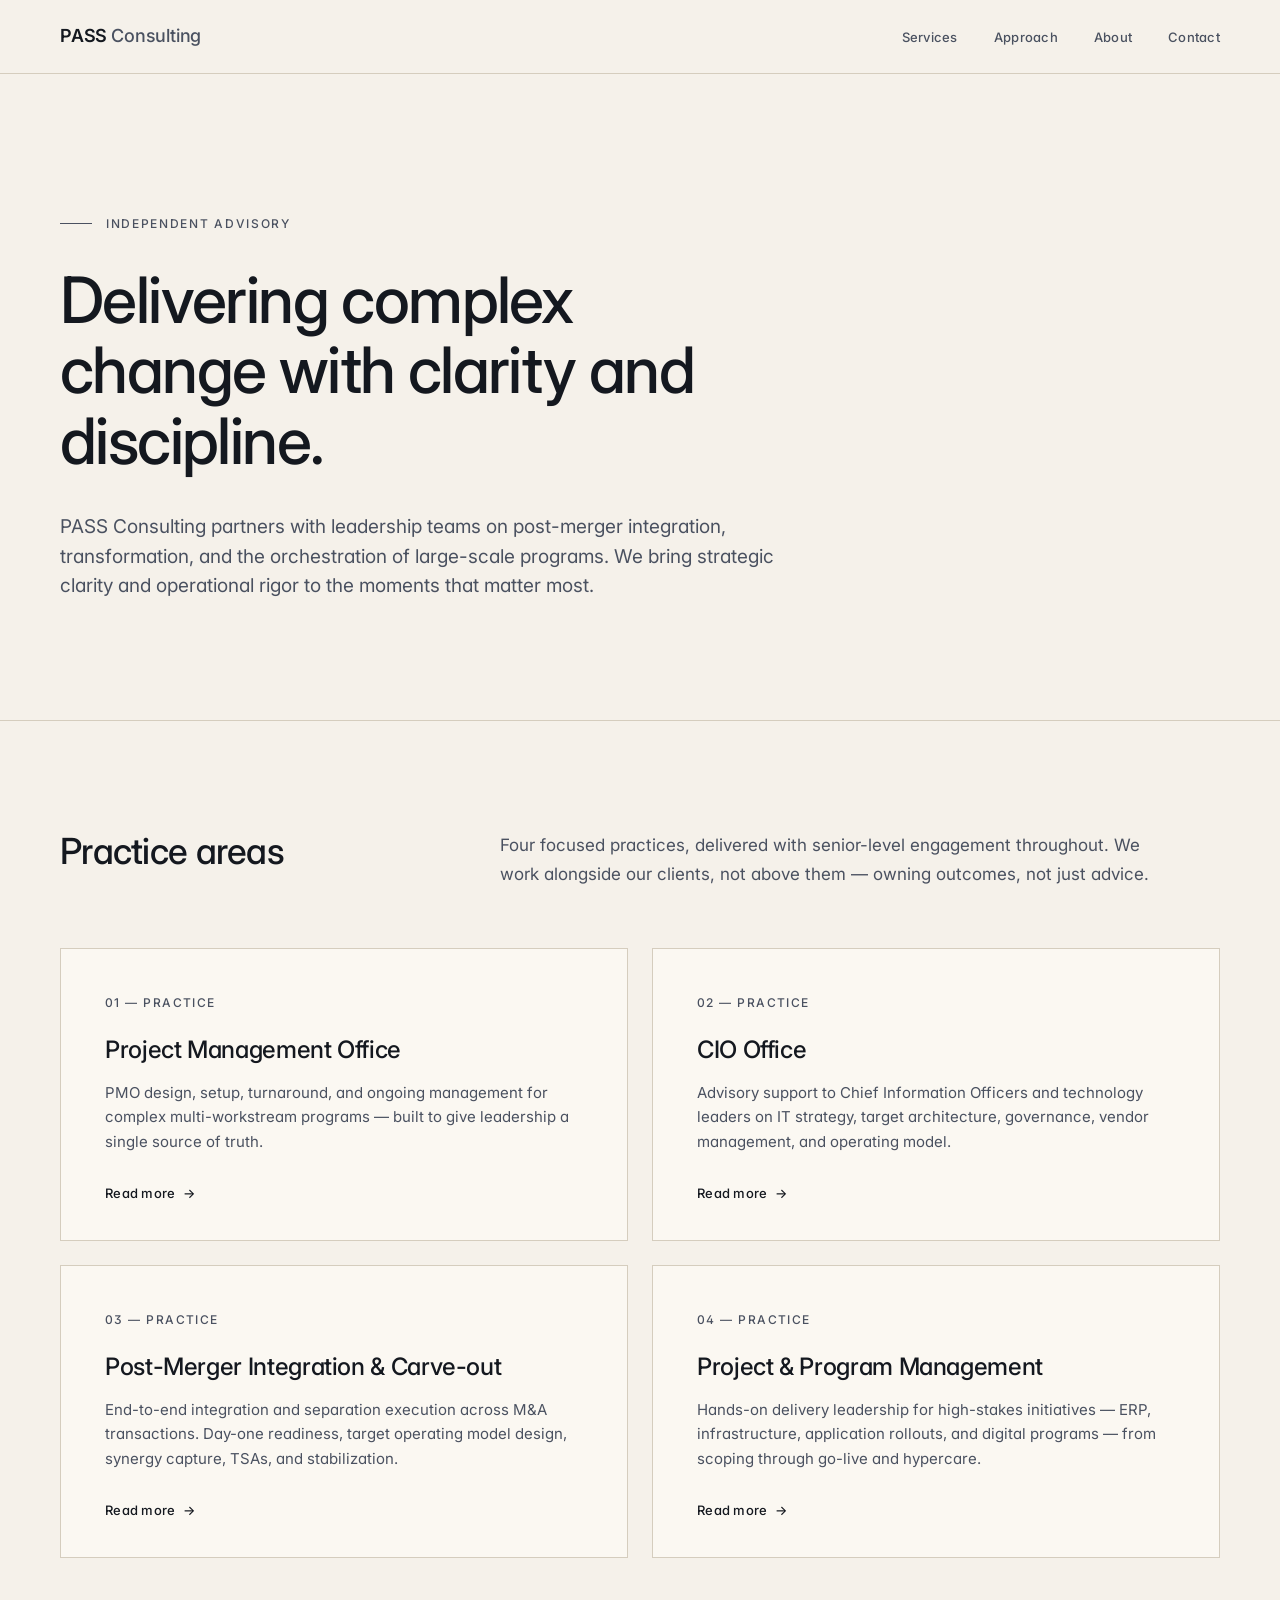
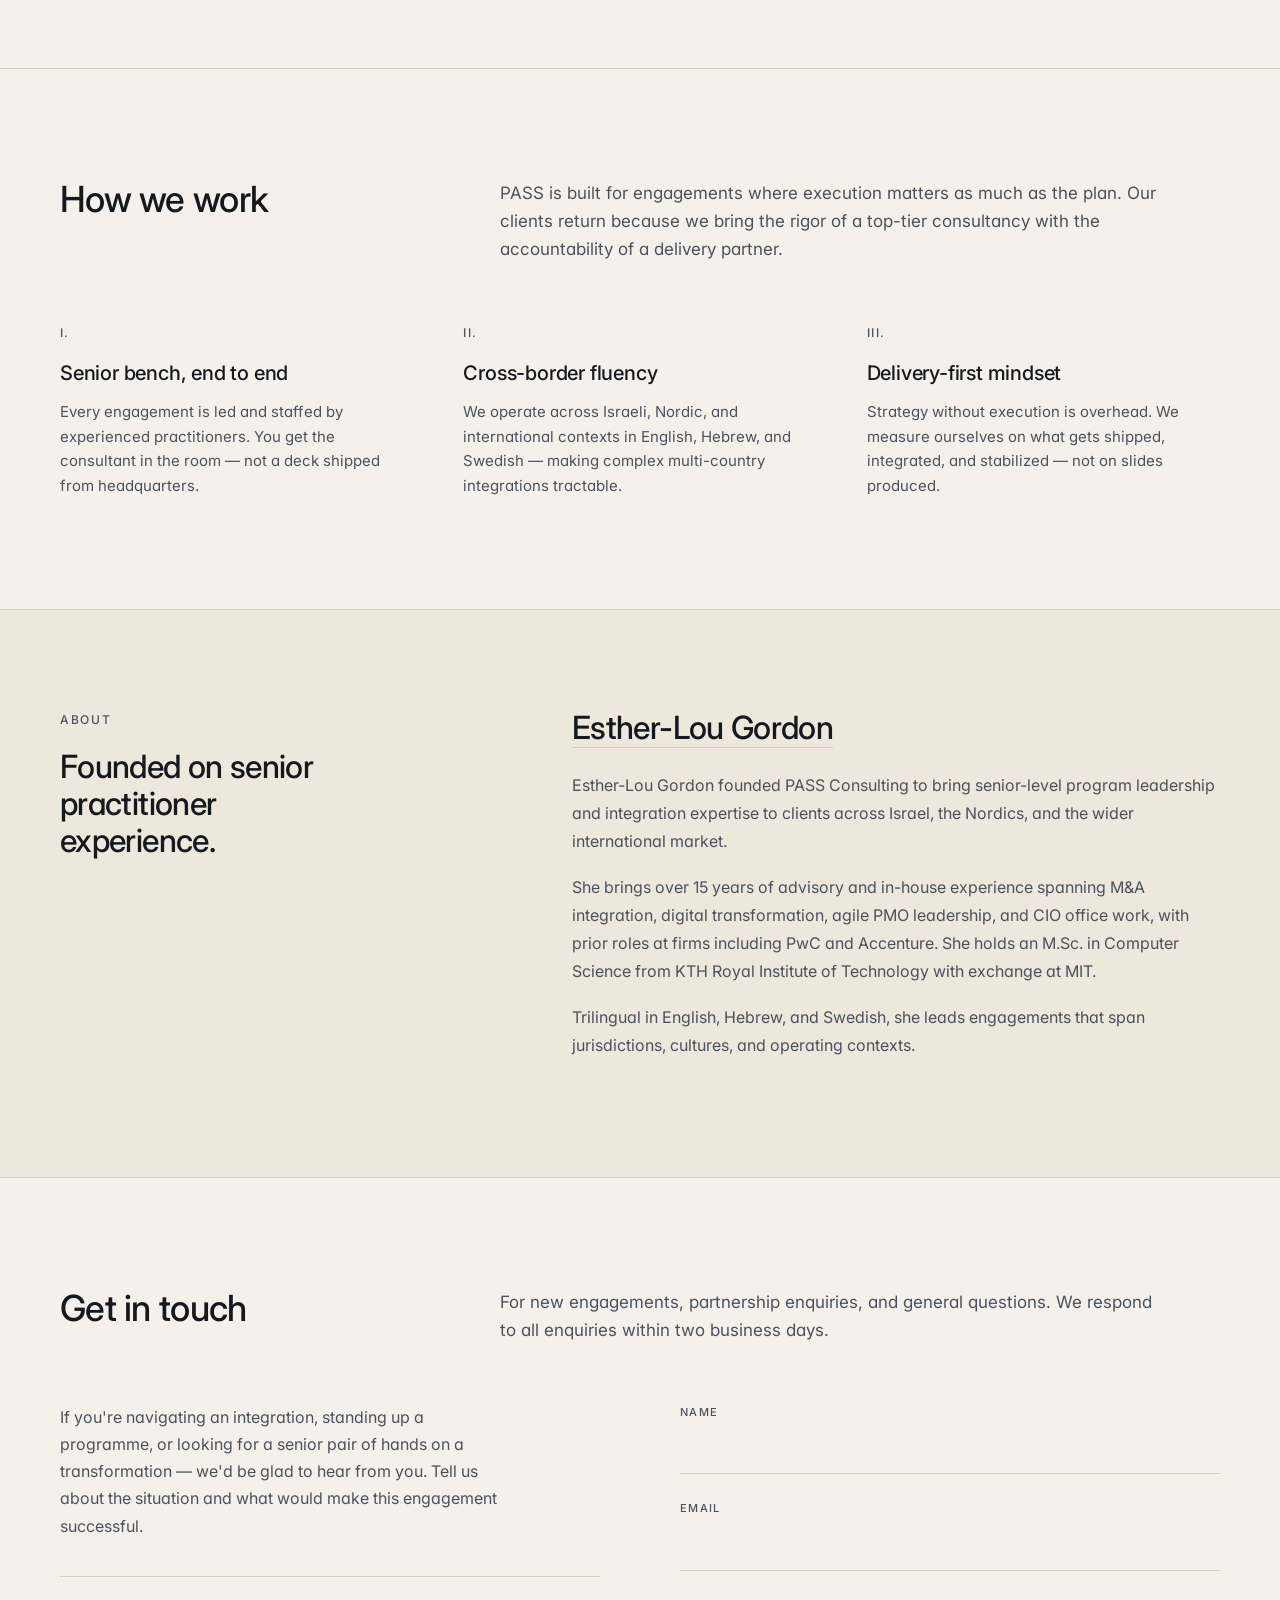
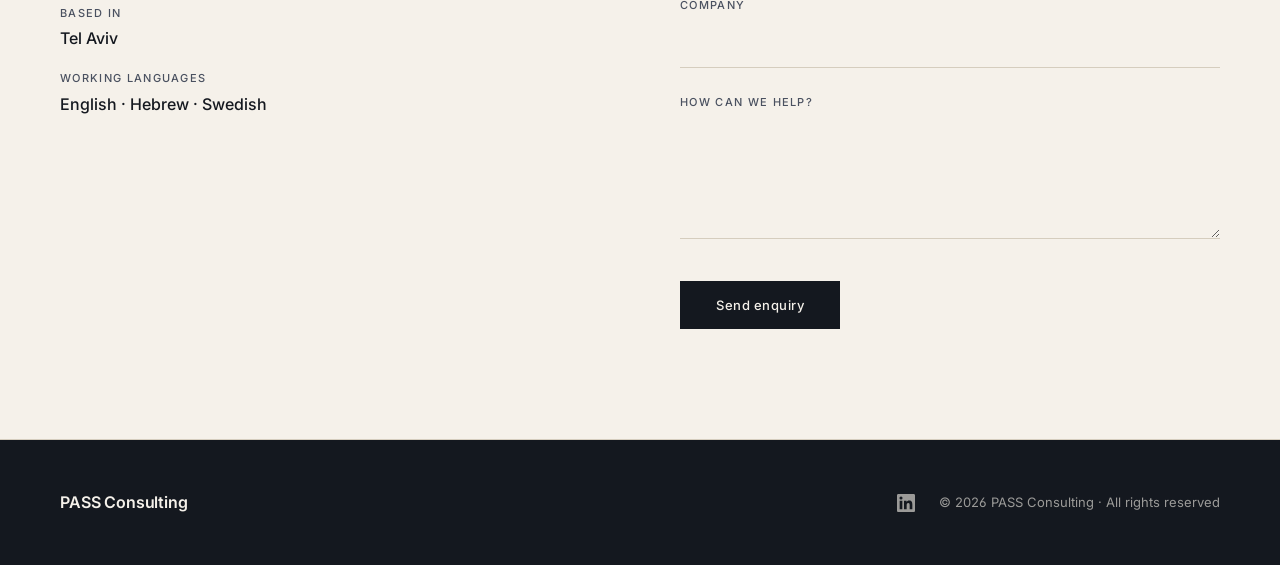
==== index.html @ ac4a317f "Add files via upload" ====
<!DOCTYPE html>
<html lang="en">
<head>
<meta charset="UTF-8">
<meta name="viewport" content="width=device-width, initial-scale=1.0">
<title>PASS Consulting — Integration, Transformation, Delivery</title>
<meta name="description" content="PASS Consulting partners with leadership teams on post-merger integration, transformation, PMO setup, CIO advisory, and program delivery.">

<link rel="preconnect" href="https://fonts.googleapis.com">
<link rel="preconnect" href="https://fonts.gstatic.com" crossorigin>
<link href="https://fonts.googleapis.com/css2?family=Inter:wght@300..700&display=swap" rel="stylesheet">
<link rel="stylesheet" href="styles.css">
</head>
<body>

<nav class="nav">
  <div class="nav-inner">
    <a href="index.html" class="brand">PASS <span>Consulting</span></a>
    <ul class="nav-links">
      <li><a href="#services">Services</a></li>
      <li><a href="#approach">Approach</a></li>
      <li><a href="#about">About</a></li>
      <li><a href="#contact">Contact</a></li>
    </ul>
  </div>
</nav>

<header class="hero">
  <div class="container">
    <div class="eyebrow">Independent advisory</div>
    <h1>Delivering complex change with clarity and discipline.</h1>
    <p class="lede">PASS Consulting partners with leadership teams on post-merger integration, transformation, and the orchestration of large-scale programs. We bring strategic clarity and operational rigor to the moments that matter most.</p>
  </div>
</header>

<section class="section" id="services">
  <div class="container">
    <div class="section-head">
      <h2>Practice areas</h2>
      <p class="intro">Four focused practices, delivered with senior-level engagement throughout. We work alongside our clients, not above them — owning outcomes, not just advice.</p>
    </div>

    <div class="services-grid">
      <a class="service-card" href="pmo.html">
        <div class="service-num">01 — Practice</div>
        <h3 class="service-title">Project Management Office</h3>
        <p class="service-desc">PMO design, setup, turnaround, and ongoing management for complex multi-workstream programs — built to give leadership a single source of truth.</p>
        <span class="service-readmore">Read more</span>
      </a>

      <a class="service-card" href="cio-office.html">
        <div class="service-num">02 — Practice</div>
        <h3 class="service-title">CIO Office</h3>
        <p class="service-desc">Advisory support to Chief Information Officers and technology leaders on IT strategy, target architecture, governance, vendor management, and operating model.</p>
        <span class="service-readmore">Read more</span>
      </a>

      <a class="service-card" href="post-merger-integration.html">
        <div class="service-num">03 — Practice</div>
        <h3 class="service-title">Post-Merger Integration &amp; Carve-out</h3>
        <p class="service-desc">End-to-end integration and separation execution across M&amp;A transactions. Day-one readiness, target operating model design, synergy capture, TSAs, and stabilization.</p>
        <span class="service-readmore">Read more</span>
      </a>

      <a class="service-card" href="project-program-management.html">
        <div class="service-num">04 — Practice</div>
        <h3 class="service-title">Project &amp; Program Management</h3>
        <p class="service-desc">Hands-on delivery leadership for high-stakes initiatives — ERP, infrastructure, application rollouts, and digital programs — from scoping through go-live and hypercare.</p>
        <span class="service-readmore">Read more</span>
      </a>
    </div>
  </div>
</section>

<section class="section" id="approach">
  <div class="container">
    <div class="section-head">
      <h2>How we work</h2>
      <p class="intro">PASS is built for engagements where execution matters as much as the plan. Our clients return because we bring the rigor of a top-tier consultancy with the accountability of a delivery partner.</p>
    </div>

    <div class="approach-grid">
      <div class="pillar">
        <div class="pillar-num">i.</div>
        <h3>Senior bench, end to end</h3>
        <p>Every engagement is led and staffed by experienced practitioners. You get the consultant in the room — not a deck shipped from headquarters.</p>
      </div>
      <div class="pillar">
        <div class="pillar-num">ii.</div>
        <h3>Cross-border fluency</h3>
        <p>We operate across Israeli, Nordic, and international contexts in English, Hebrew, and Swedish — making complex multi-country integrations tractable.</p>
      </div>
      <div class="pillar">
        <div class="pillar-num">iii.</div>
        <h3>Delivery-first mindset</h3>
        <p>Strategy without execution is overhead. We measure ourselves on what gets shipped, integrated, and stabilized — not on slides produced.</p>
      </div>
    </div>
  </div>
</section>

<section class="leadership" id="about">
  <div class="container">
    <div class="lead-grid">
      <div>
        <div class="lead-eyebrow">About</div>
        <h2 class="lead-head">Founded on senior practitioner experience.</h2>
      </div>
      <div>
        <div class="lead-name"><a href="https://www.linkedin.com/in/elpelp/" target="_blank" rel="noopener" class="name-link">Esther-Lou Gordon</a></div>
        <p class="lead-bio">Esther-Lou Gordon founded PASS Consulting to bring senior-level program leadership and integration expertise to clients across Israel, the Nordics, and the wider international market.</p>
        <p class="lead-bio">She brings over 15 years of advisory and in-house experience spanning M&amp;A integration, digital transformation, agile PMO leadership, and CIO office work, with prior roles at firms including PwC and Accenture. She holds an M.Sc. in Computer Science from KTH Royal Institute of Technology with exchange at MIT.</p>
        <p class="lead-bio">Trilingual in English, Hebrew, and Swedish, she leads engagements that span jurisdictions, cultures, and operating contexts.</p>
      </div>
    </div>
  </div>
</section>

<section class="section" id="contact">
  <div class="container">
    <div class="section-head">
      <h2>Get in touch</h2>
      <p class="intro">For new engagements, partnership enquiries, and general questions. We respond to all enquiries within two business days.</p>
    </div>

    <div class="contact-grid">
      <div class="contact-info">
        <p>If you're navigating an integration, standing up a programme, or looking for a senior pair of hands on a transformation — we'd be glad to hear from you. Tell us about the situation and what would make this engagement successful.</p>

        <div class="contact-meta">
          <div>
            <div class="label">Based in</div>
            <div class="value">Tel Aviv</div>
          </div>
          <div>
            <div class="label">Working languages</div>
            <div class="value">English · Hebrew · Swedish</div>
          </div>
        </div>
      </div>

      <form name="contact" method="POST" data-netlify="true" netlify-honeypot="bot-field" action="/?submitted=true">
        <input type="hidden" name="form-name" value="contact">
        <p class="honeypot"><label>Don't fill this out if you're human: <input name="bot-field"></label></p>

        <div class="form-field">
          <label for="name">Name</label>
          <input type="text" id="name" name="name" required>
        </div>
        <div class="form-field">
          <label for="email">Email</label>
          <input type="email" id="email" name="email" required>
        </div>
        <div class="form-field">
          <label for="company">Company</label>
          <input type="text" id="company" name="company">
        </div>
        <div class="form-field">
          <label for="message">How can we help?</label>
          <textarea id="message" name="message" required></textarea>
        </div>
        <button type="submit" class="submit">Send enquiry</button>
      </form>
    </div>
  </div>
</section>

<footer>
  <div class="footer-inner">
    <div class="brand-foot">PASS Consulting</div>
    <div class="footer-right">
      <a href="https://www.linkedin.com/in/elpelp/" target="_blank" rel="noopener" aria-label="LinkedIn" class="social-link">
        <svg width="18" height="18" viewBox="0 0 24 24" fill="currentColor"><path d="M20.447 20.452h-3.554v-5.569c0-1.328-.027-3.037-1.852-3.037-1.853 0-2.136 1.445-2.136 2.939v5.667H9.351V9h3.414v1.561h.046c.477-.9 1.637-1.852 3.37-1.852 3.601 0 4.267 2.37 4.267 5.455v6.288zM5.337 7.433a2.062 2.062 0 01-2.063-2.065 2.063 2.063 0 112.063 2.065zm1.782 13.019H3.555V9h3.564v11.452zM22.225 0H1.771C.792 0 0 .774 0 1.729v20.542C0 23.227.792 24 1.771 24h20.451C23.2 24 24 23.227 24 22.271V1.729C24 .774 23.2 0 22.222 0h.003z"/></svg>
      </a>
      <span>© 2026 PASS Consulting · All rights reserved</span>
    </div>
  </div>
</footer>

</body>
</html>
---- styles.css ----
:root {
  --bg: #F5F1EA;
  --bg-alt: #EDE7DC;
  --card: #FBF8F2;
  --ink: #14181F;
  --ink-soft: #4A5160;
  --rule: #D5CDBE;
  --accent: #8B3A2C;
}

* { box-sizing: border-box; margin: 0; padding: 0; }
html { scroll-behavior: smooth; }

body {
  font-family: 'Inter', system-ui, -apple-system, sans-serif;
  background: var(--bg);
  color: var(--ink);
  font-weight: 400;
  line-height: 1.6;
  font-size: 16px;
  -webkit-font-smoothing: antialiased;
  font-feature-settings: 'cv11', 'ss01';
}

.container {
  max-width: 1240px;
  margin: 0 auto;
  padding: 0 40px;
}

a { color: inherit; }

/* ============ NAV ============ */
.nav {
  position: sticky;
  top: 0;
  z-index: 100;
  background: rgba(245, 241, 234, 0.92);
  backdrop-filter: blur(12px);
  border-bottom: 1px solid var(--rule);
}

.nav-inner {
  display: flex;
  justify-content: space-between;
  align-items: center;
  padding: 22px 40px;
  max-width: 1240px;
  margin: 0 auto;
}

.brand {
  font-weight: 600;
  font-size: 18px;
  letter-spacing: -0.01em;
  color: var(--ink);
  text-decoration: none;
}

.brand span { color: var(--ink-soft); font-weight: 500; }

.nav-links {
  display: flex;
  gap: 36px;
  list-style: none;
}

.nav-links a {
  color: var(--ink-soft);
  text-decoration: none;
  font-size: 13px;
  font-weight: 500;
  letter-spacing: 0.02em;
  transition: color 0.2s;
}

.nav-links a:hover { color: var(--accent); }

/* ============ HERO ============ */
.hero {
  padding: 140px 0 120px;
  border-bottom: 1px solid var(--rule);
}

.eyebrow {
  font-size: 12px;
  font-weight: 500;
  letter-spacing: 0.14em;
  text-transform: uppercase;
  color: var(--ink-soft);
  margin-bottom: 32px;
  display: flex;
  align-items: center;
  gap: 14px;
}

.eyebrow::before {
  content: "";
  width: 32px;
  height: 1px;
  background: var(--ink-soft);
}

.hero h1 {
  font-weight: 500;
  font-size: clamp(38px, 5.5vw, 64px);
  line-height: 1.1;
  letter-spacing: -0.025em;
  max-width: 18ch;
  margin-bottom: 36px;
  color: var(--ink);
}

.hero p.lede {
  font-size: 19px;
  line-height: 1.55;
  color: var(--ink-soft);
  max-width: 62ch;
  font-weight: 400;
}

/* ============ PRACTICE PAGE HERO ============ */
.practice-hero {
  padding: 110px 0 90px;
  border-bottom: 1px solid var(--rule);
}

.breadcrumb {
  font-size: 12px;
  font-weight: 500;
  letter-spacing: 0.12em;
  text-transform: uppercase;
  color: var(--ink-soft);
  margin-bottom: 30px;
}

.breadcrumb a {
  text-decoration: none;
  color: var(--ink-soft);
  transition: color 0.2s;
}
.breadcrumb a:hover { color: var(--accent); }
.breadcrumb span { color: var(--ink); }

.practice-hero h1 {
  font-weight: 500;
  font-size: clamp(34px, 4.6vw, 52px);
  line-height: 1.12;
  letter-spacing: -0.025em;
  max-width: 22ch;
  margin-bottom: 30px;
  color: var(--ink);
}

.practice-hero p.lede {
  font-size: 18px;
  line-height: 1.6;
  color: var(--ink-soft);
  max-width: 66ch;
}

/* ============ SECTIONS ============ */
.section {
  padding: 110px 0;
  border-bottom: 1px solid var(--rule);
}

.section-head {
  display: grid;
  grid-template-columns: 1fr 2fr;
  gap: 80px;
  margin-bottom: 60px;
}

.section-head h2 {
  font-weight: 500;
  font-size: 36px;
  line-height: 1.15;
  letter-spacing: -0.02em;
  max-width: 14ch;
  color: var(--ink);
}

.section-head .intro {
  color: var(--ink-soft);
  font-size: 17px;
  line-height: 1.65;
  max-width: 60ch;
}

/* ============ SERVICES GRID — 2x2 ============ */
.services-grid {
  display: grid;
  grid-template-columns: 1fr 1fr;
  gap: 24px;
}

.service-card {
  display: flex;
  flex-direction: column;
  background: var(--card);
  border: 1px solid var(--rule);
  padding: 44px 44px 36px;
  text-decoration: none;
  color: inherit;
  transition: transform 0.25s ease, box-shadow 0.25s ease, border-color 0.25s ease;
  min-height: 280px;
}

.service-card:hover {
  transform: translateY(-3px);
  box-shadow: 0 12px 36px -16px rgba(20, 24, 31, 0.18);
  border-color: var(--accent);
}

.service-card:hover .service-title { color: var(--accent); }
.service-card:hover .service-readmore { color: var(--accent); }
.service-card:hover .service-readmore::after { transform: translateX(4px); }

.service-num {
  font-size: 12px;
  font-weight: 500;
  letter-spacing: 0.12em;
  color: var(--ink-soft);
  margin-bottom: 24px;
  text-transform: uppercase;
}

.service-title {
  font-weight: 500;
  font-size: 24px;
  letter-spacing: -0.015em;
  line-height: 1.2;
  margin-bottom: 16px;
  color: var(--ink);
  transition: color 0.25s ease;
}

.service-desc {
  color: var(--ink-soft);
  font-size: 15px;
  line-height: 1.65;
  margin-bottom: 28px;
  flex-grow: 1;
}

.service-readmore {
  font-size: 13px;
  font-weight: 500;
  color: var(--ink);
  letter-spacing: 0.02em;
  transition: color 0.25s ease;
  display: inline-flex;
  align-items: center;
}

.service-readmore::after {
  content: "→";
  margin-left: 8px;
  transition: transform 0.25s ease;
}

/* ============ APPROACH PILLARS ============ */
.approach-grid {
  display: grid;
  grid-template-columns: repeat(3, 1fr);
  gap: 50px;
}

.pillar-num {
  font-size: 12px;
  font-weight: 500;
  letter-spacing: 0.12em;
  text-transform: uppercase;
  color: var(--ink-soft);
  margin-bottom: 18px;
}

.pillar h3 {
  font-weight: 500;
  font-size: 20px;
  margin-bottom: 14px;
  letter-spacing: -0.01em;
  line-height: 1.3;
  color: var(--ink);
}

.pillar p {
  color: var(--ink-soft);
  font-size: 15px;
  line-height: 1.65;
}

/* ============ OVERVIEW BLOCK ============ */
.overview {
  padding: 90px 0;
  border-bottom: 1px solid var(--rule);
}

.overview-grid {
  display: grid;
  grid-template-columns: 1fr 2fr;
  gap: 80px;
}

.overview h2 {
  font-weight: 500;
  font-size: 32px;
  line-height: 1.15;
  letter-spacing: -0.02em;
  max-width: 14ch;
  color: var(--ink);
}

.overview .prose p {
  color: var(--ink-soft);
  font-size: 16px;
  line-height: 1.75;
  margin-bottom: 22px;
  max-width: 64ch;
}

.overview .prose p:last-child { margin-bottom: 0; }

.overview .prose strong {
  color: var(--ink);
  font-weight: 600;
}

/* ============ ENGAGEMENTS LIST ============ */
.engagements {
  padding: 100px 0;
  border-bottom: 1px solid var(--rule);
  background: var(--bg-alt);
}

.engagement {
  display: grid;
  grid-template-columns: 70px 1.2fr 2fr;
  gap: 40px;
  padding: 32px 0;
  border-top: 1px solid var(--rule);
  align-items: baseline;
}

.engagement:last-child { border-bottom: 1px solid var(--rule); }

.engagement-num {
  font-size: 13px;
  font-weight: 500;
  letter-spacing: 0.12em;
  text-transform: uppercase;
  color: var(--ink-soft);
}

.engagement-title {
  font-weight: 500;
  font-size: 20px;
  letter-spacing: -0.01em;
  line-height: 1.3;
  color: var(--ink);
}

.engagement-desc {
  color: var(--ink-soft);
  font-size: 15.5px;
  line-height: 1.65;
}

/* ============ CTA BLOCK ============ */
.cta-block {
  padding: 110px 0;
  text-align: center;
  border-bottom: 1px solid var(--rule);
}

.cta-eyebrow {
  font-size: 12px;
  font-weight: 500;
  letter-spacing: 0.14em;
  text-transform: uppercase;
  color: var(--ink-soft);
  margin-bottom: 28px;
}

.cta-block h2 {
  font-weight: 500;
  font-size: clamp(28px, 3.6vw, 42px);
  line-height: 1.2;
  letter-spacing: -0.02em;
  max-width: 24ch;
  margin: 0 auto 36px;
  color: var(--ink);
}

.cta-button {
  display: inline-block;
  padding: 16px 38px;
  background: var(--ink);
  color: var(--bg);
  text-decoration: none;
  font-size: 13px;
  font-weight: 500;
  letter-spacing: 0.04em;
  transition: background 0.2s;
}

.cta-button:hover { background: var(--accent); }

/* ============ ABOUT (FORMERLY LEADERSHIP) ============ */
.leadership {
  background: var(--bg-alt);
  padding: 100px 0;
  border-bottom: 1px solid var(--rule);
}

.lead-grid {
  display: grid;
  grid-template-columns: 1fr 1.5fr;
  gap: 80px;
  align-items: start;
}

.lead-eyebrow {
  font-size: 12px;
  font-weight: 500;
  letter-spacing: 0.14em;
  text-transform: uppercase;
  color: var(--ink-soft);
  margin-bottom: 20px;
}

.lead-head {
  font-weight: 500;
  font-size: 32px;
  letter-spacing: -0.02em;
  line-height: 1.15;
  max-width: 14ch;
  color: var(--ink);
}

.lead-name {
  font-weight: 500;
  font-size: 32px;
  letter-spacing: -0.02em;
  margin-bottom: 24px;
  line-height: 1.15;
  color: var(--ink);
}

.name-link {
  color: var(--ink);
  text-decoration: none;
  border-bottom: 1px solid var(--rule);
  transition: color 0.2s, border-color 0.2s;
}

.name-link:hover {
  color: var(--accent);
  border-bottom-color: var(--accent);
}

.lead-bio {
  color: var(--ink-soft);
  font-size: 16px;
  line-height: 1.75;
  margin-bottom: 18px;
}

/* ============ CONTACT ============ */
.contact-grid {
  display: grid;
  grid-template-columns: 1fr 1fr;
  gap: 80px;
}

.contact-info p {
  color: var(--ink-soft);
  font-size: 16px;
  line-height: 1.7;
  margin-bottom: 36px;
  max-width: 46ch;
}

.contact-meta {
  border-top: 1px solid var(--rule);
  padding-top: 28px;
}

.contact-meta > div { margin-bottom: 18px; }

.contact-meta .label {
  font-size: 11px;
  font-weight: 500;
  text-transform: uppercase;
  letter-spacing: 0.12em;
  color: var(--ink-soft);
  margin-bottom: 4px;
}

.contact-meta .value {
  font-size: 16px;
  font-weight: 500;
  color: var(--ink);
}

/* ============ FORM ============ */
.form-field { margin-bottom: 26px; }

.form-field label {
  display: block;
  font-size: 11px;
  font-weight: 500;
  letter-spacing: 0.12em;
  text-transform: uppercase;
  color: var(--ink-soft);
  margin-bottom: 8px;
}

.form-field input,
.form-field textarea {
  width: 100%;
  padding: 12px 0;
  border: none;
  border-bottom: 1px solid var(--rule);
  background: transparent;
  font-family: inherit;
  font-size: 16px;
  color: var(--ink);
  outline: none;
  transition: border-color 0.2s;
}

.form-field input:focus,
.form-field textarea:focus { border-bottom-color: var(--accent); }

.form-field textarea {
  min-height: 120px;
  resize: vertical;
  font-family: inherit;
}

.honeypot { position: absolute; left: -10000px; top: auto; width: 1px; height: 1px; overflow: hidden; }

.submit {
  margin-top: 8px;
  padding: 16px 36px;
  background: var(--ink);
  color: var(--bg);
  border: none;
  font-family: inherit;
  font-size: 13px;
  font-weight: 500;
  letter-spacing: 0.04em;
  cursor: pointer;
  transition: background 0.2s;
}

.submit:hover { background: var(--accent); }

/* ============ FOOTER ============ */
footer {
  padding: 50px 0;
  background: var(--ink);
  color: var(--bg);
}

.footer-inner {
  display: flex;
  justify-content: space-between;
  align-items: center;
  padding: 0 40px;
  max-width: 1240px;
  margin: 0 auto;
  font-size: 13px;
  color: rgba(245, 241, 234, 0.6);
}

.brand-foot {
  font-size: 16px;
  font-weight: 600;
  color: var(--bg);
  letter-spacing: -0.01em;
}

.footer-right {
  display: flex;
  align-items: center;
  gap: 24px;
}

.social-link {
  color: rgba(245, 241, 234, 0.6);
  display: inline-flex;
  align-items: center;
  transition: color 0.2s;
}

.social-link:hover {
  color: var(--bg);
}

/* ============ RESPONSIVE ============ */
@media (max-width: 860px) {
  .container { padding: 0 24px; }
  .nav-inner { padding: 18px 24px; }
  .nav-links { gap: 18px; }
  .nav-links a { font-size: 12px; }
  .hero { padding: 70px 0 60px; }
  .practice-hero { padding: 60px 0 60px; }
  .section, .engagements { padding: 70px 0; }
  .overview { padding: 60px 0; }
  .overview-grid { grid-template-columns: 1fr; gap: 24px; }
  .section-head { grid-template-columns: 1fr; gap: 24px; margin-bottom: 40px; }
  .services-grid { grid-template-columns: 1fr; gap: 16px; }
  .service-card { min-height: auto; padding: 32px 28px 28px; }
  .engagement { grid-template-columns: 50px 1fr; gap: 16px; padding: 26px 0; }
  .engagement-desc { grid-column: 2; }
  .approach-grid { grid-template-columns: 1fr; gap: 36px; }
  .lead-grid, .contact-grid { grid-template-columns: 1fr; gap: 40px; }
  .leadership, .cta-block { padding: 70px 0; }
  .footer-inner { flex-direction: column; gap: 14px; padding: 0 24px; text-align: center; }
}
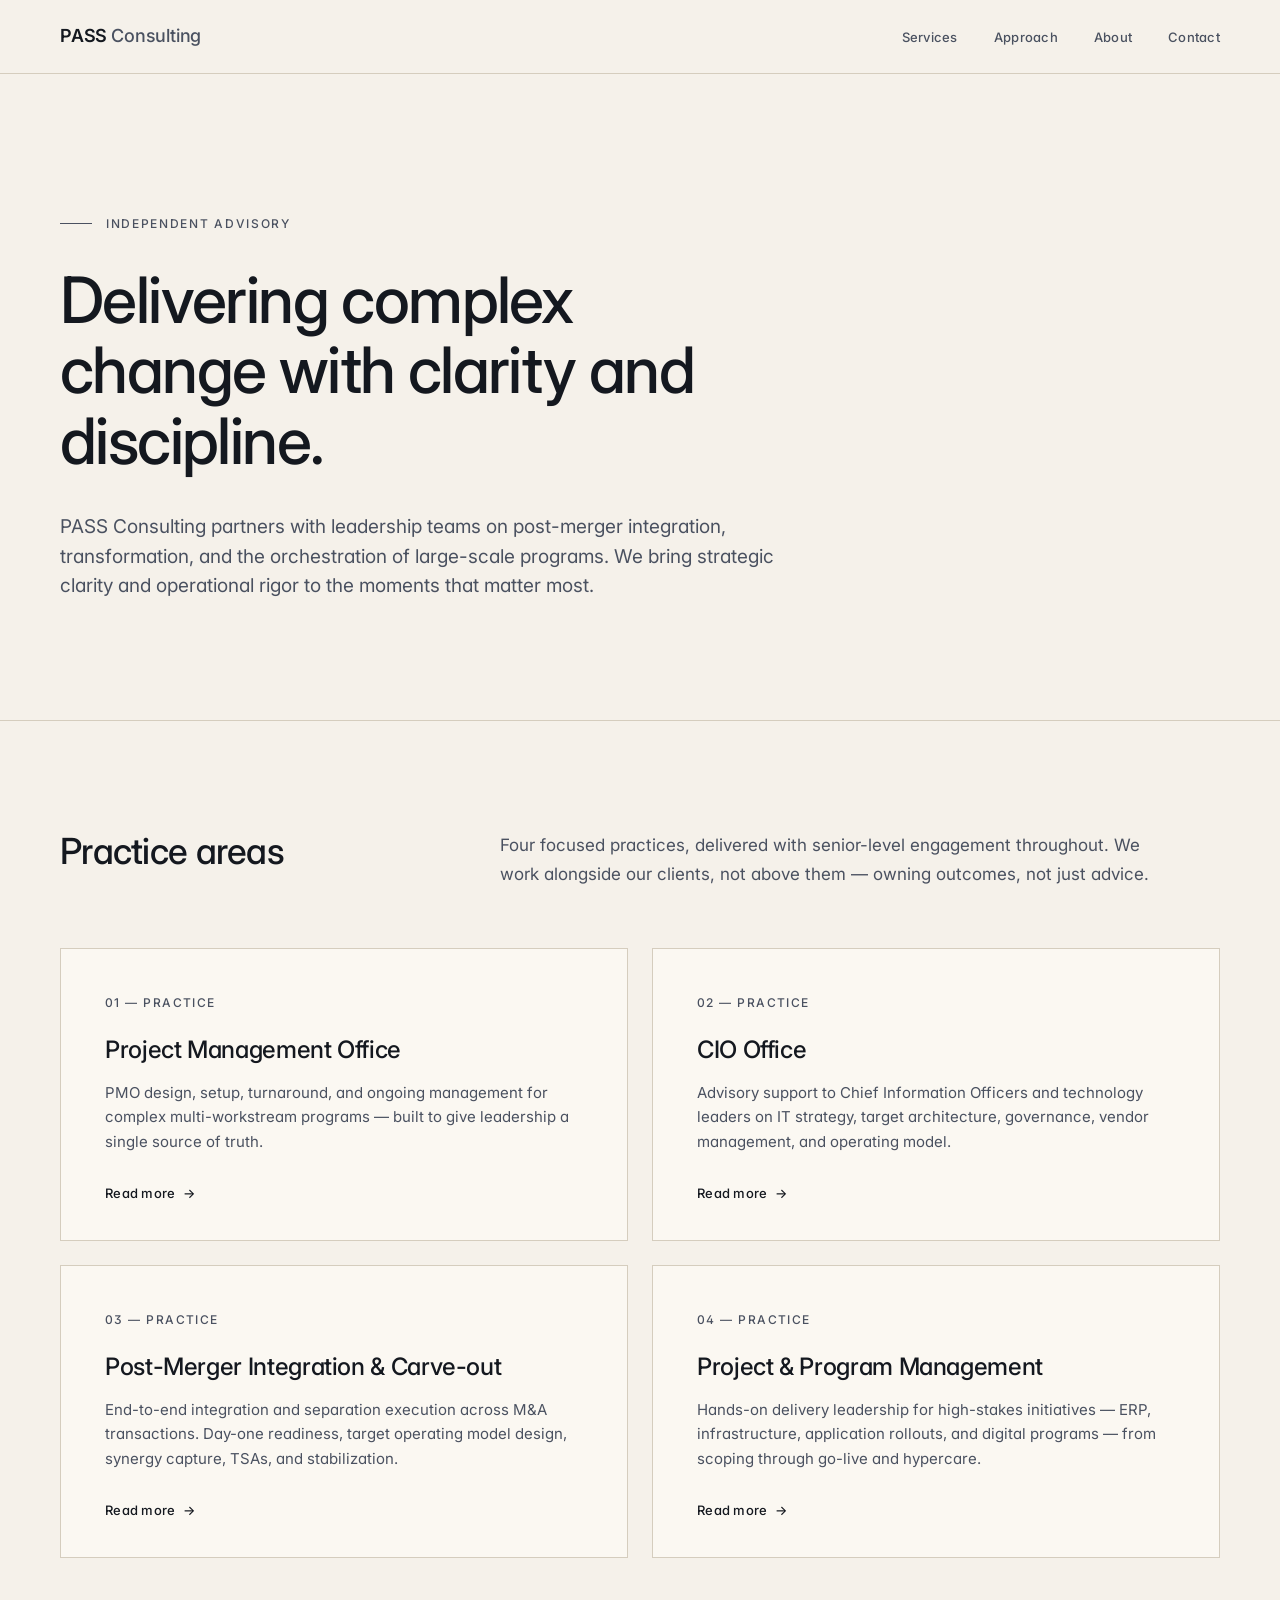
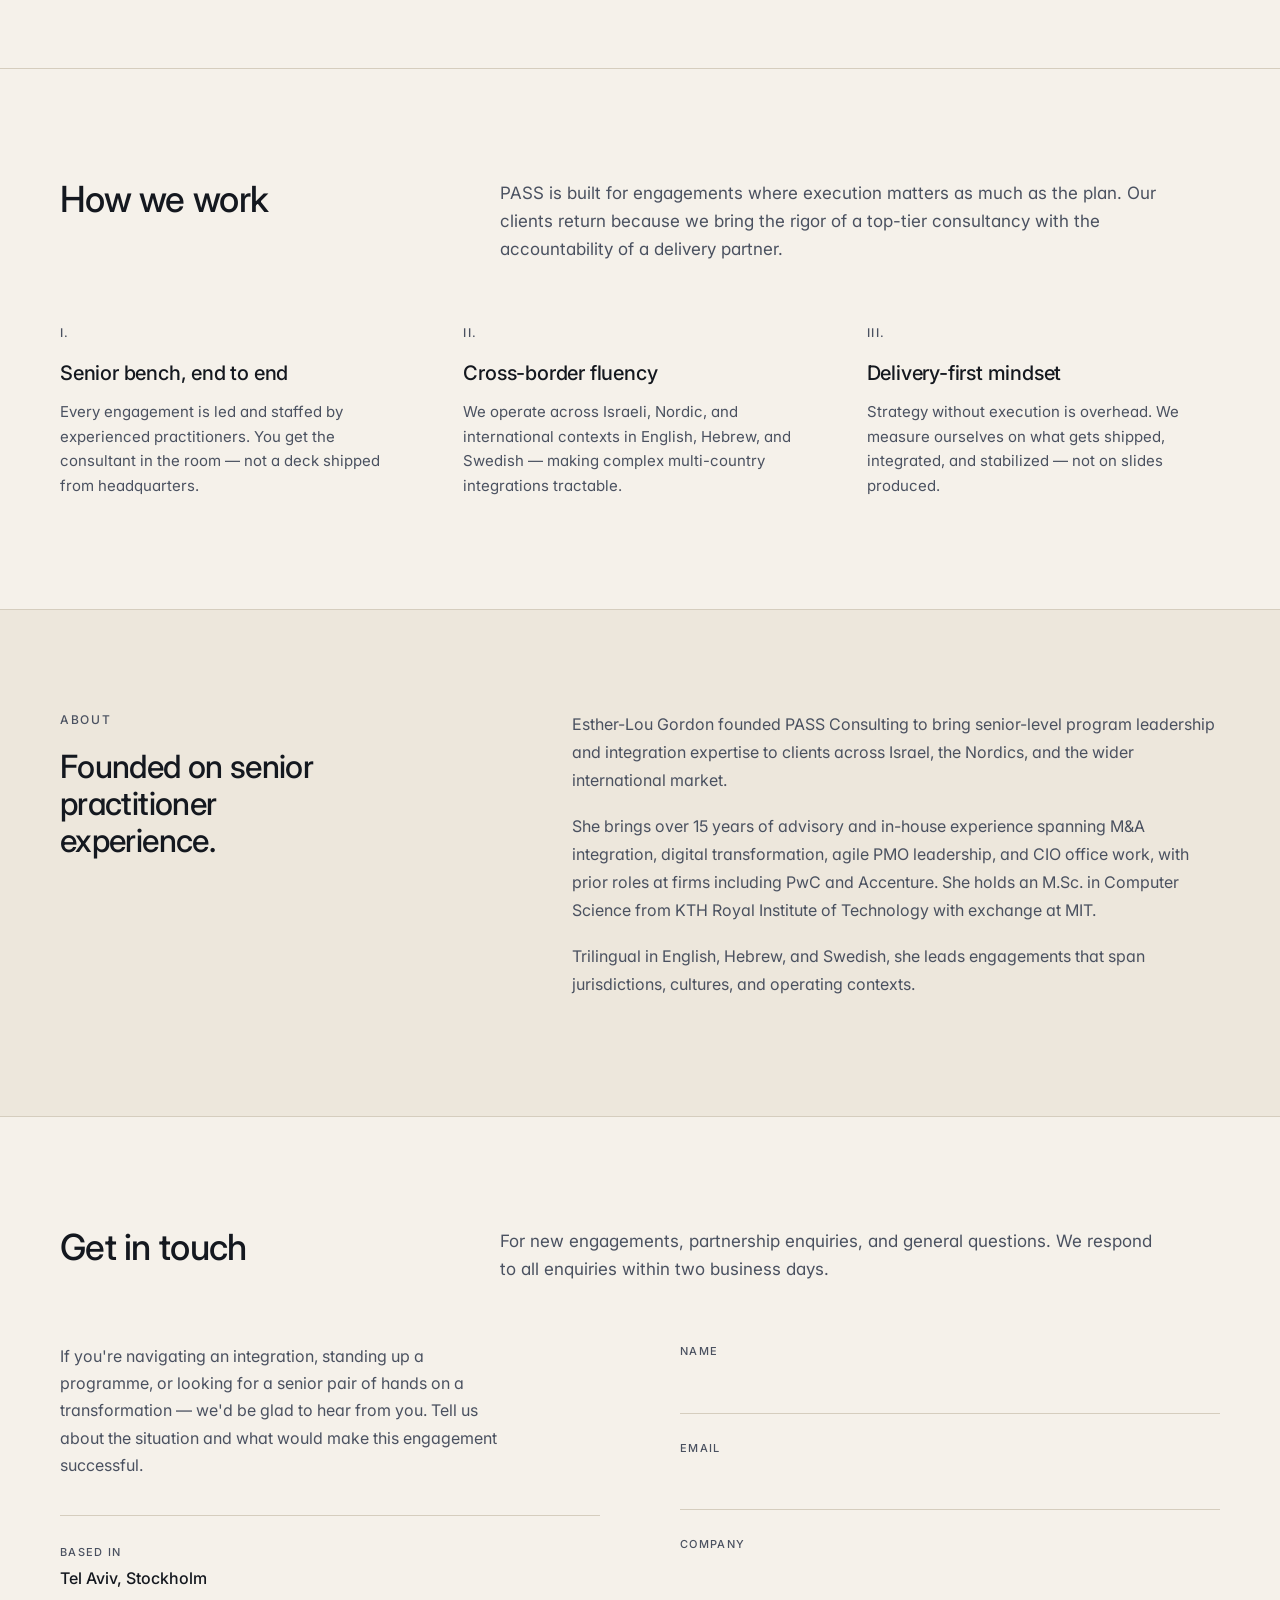
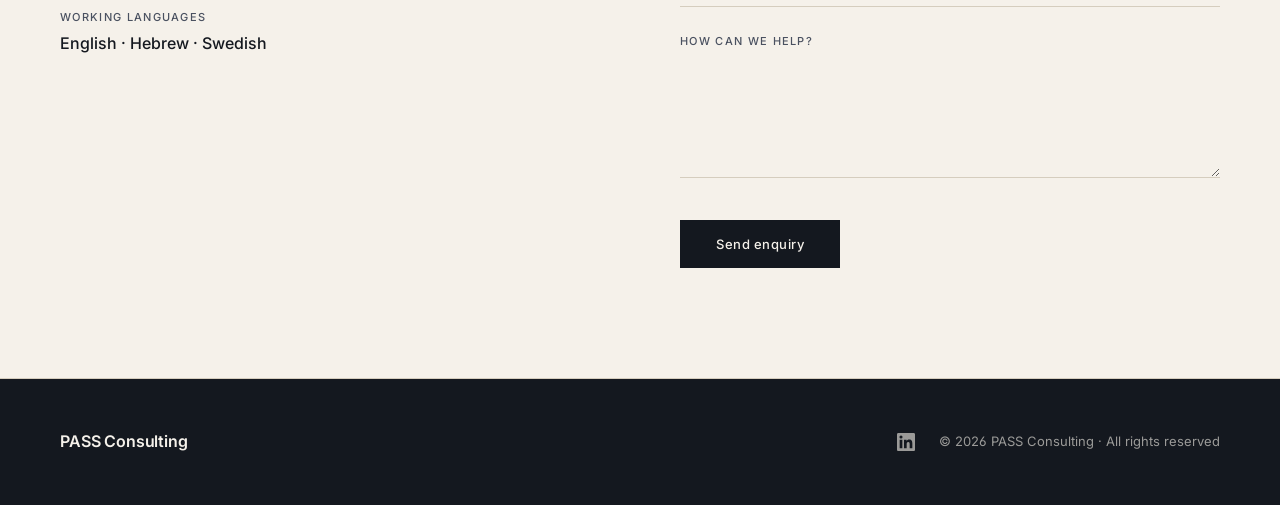
==== commit a3ea282c: "Update index.html" ====
--- a/index.html
+++ b/index.html
@@ -107,7 +107,6 @@
         <h2 class="lead-head">Founded on senior practitioner experience.</h2>
       </div>
       <div>
-        <div class="lead-name"><a href="https://www.linkedin.com/in/elpelp/" target="_blank" rel="noopener" class="name-link">Esther-Lou Gordon</a></div>
         <p class="lead-bio">Esther-Lou Gordon founded PASS Consulting to bring senior-level program leadership and integration expertise to clients across Israel, the Nordics, and the wider international market.</p>
         <p class="lead-bio">She brings over 15 years of advisory and in-house experience spanning M&amp;A integration, digital transformation, agile PMO leadership, and CIO office work, with prior roles at firms including PwC and Accenture. She holds an M.Sc. in Computer Science from KTH Royal Institute of Technology with exchange at MIT.</p>
         <p class="lead-bio">Trilingual in English, Hebrew, and Swedish, she leads engagements that span jurisdictions, cultures, and operating contexts.</p>
@@ -130,7 +129,7 @@
         <div class="contact-meta">
           <div>
             <div class="label">Based in</div>
-            <div class="value">Tel Aviv</div>
+            <div class="value">Tel Aviv, Stockholm</div>
           </div>
           <div>
             <div class="label">Working languages</div>
@@ -139,10 +138,10 @@
         </div>
       </div>
 
-      <form name="contact" method="POST" data-netlify="true" netlify-honeypot="bot-field" action="/?submitted=true">
-        <input type="hidden" name="form-name" value="contact">
-        <p class="honeypot"><label>Don't fill this out if you're human: <input name="bot-field"></label></p>
-
+  <form action="https://formspree.io/f/mjgldpqr" method="POST">
+      <input type="hidden" name="_subject" value="New enquiry — PASS Consulting website">
+      <p class="honeypot"><label>Don't fill this out if you're human: <input name="_gotcha"></label></p>
+       
         <div class="form-field">
           <label for="name">Name</label>
           <input type="text" id="name" name="name" required>
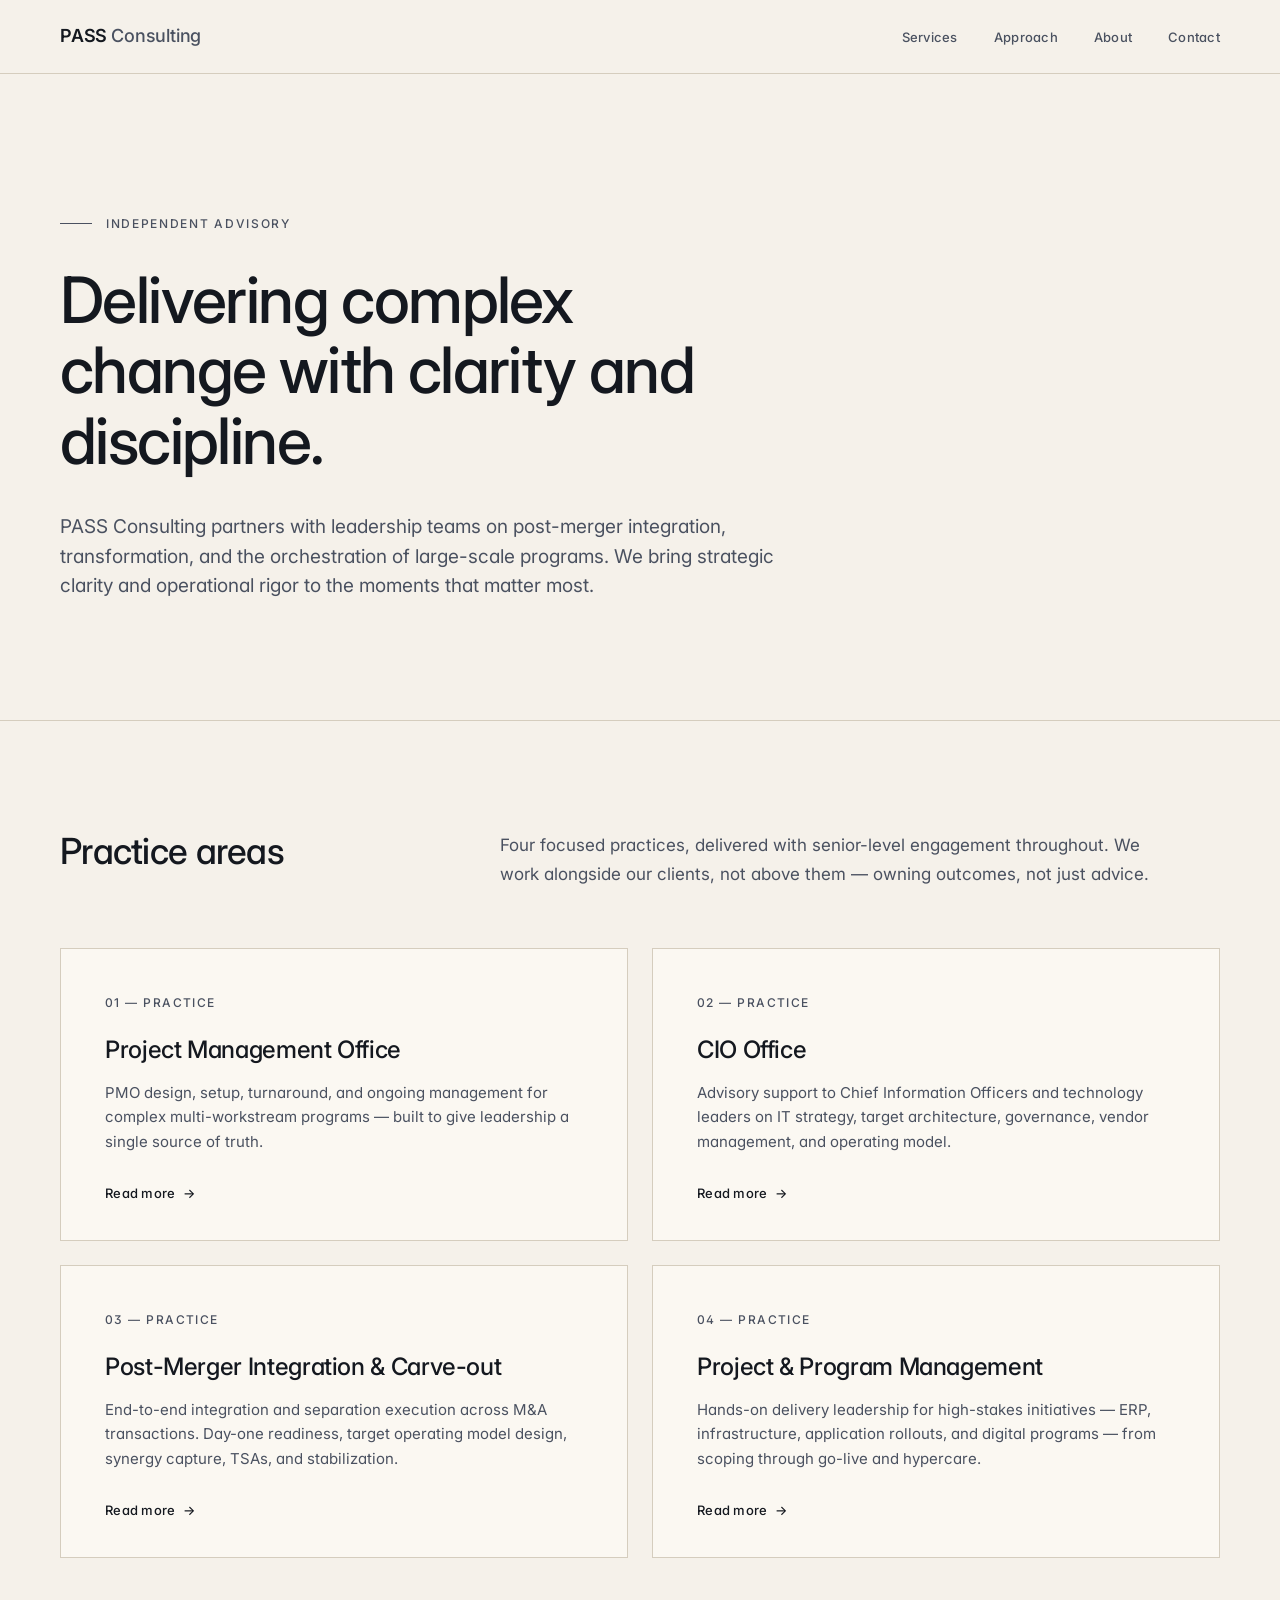
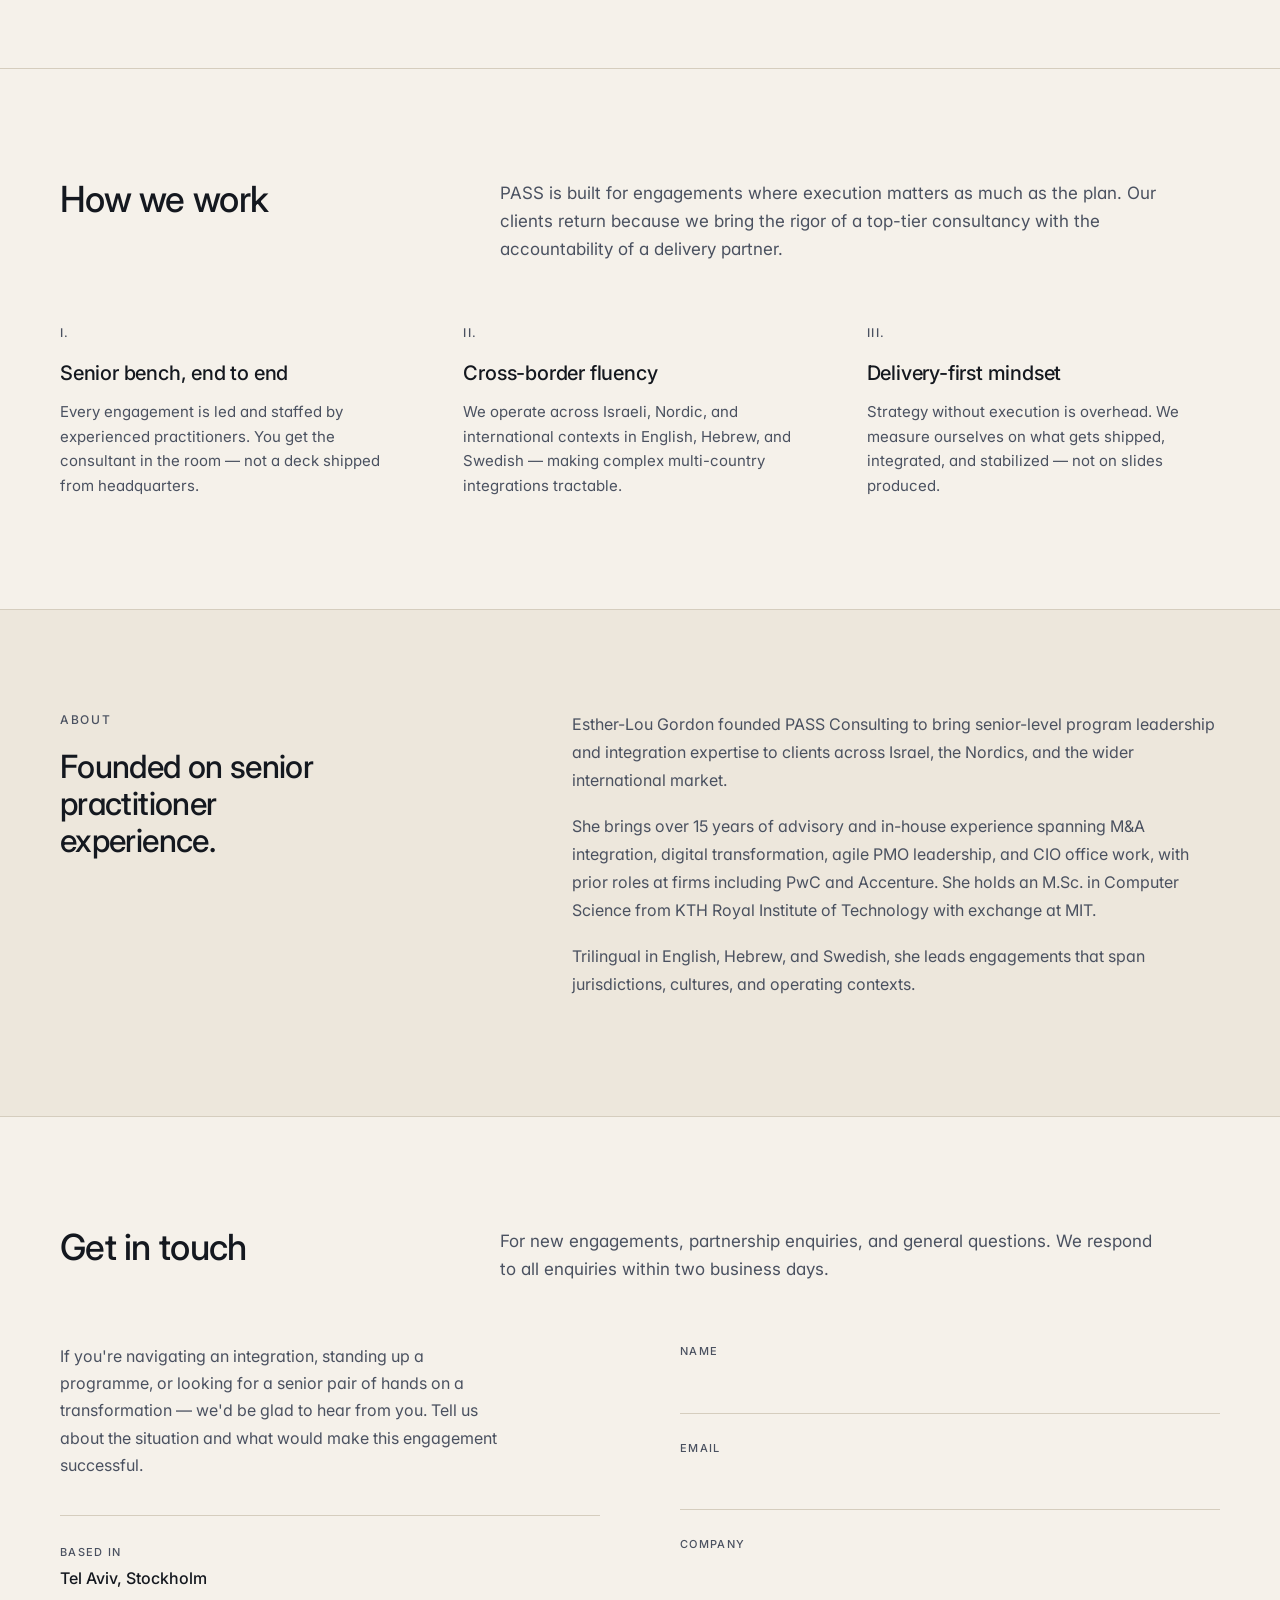
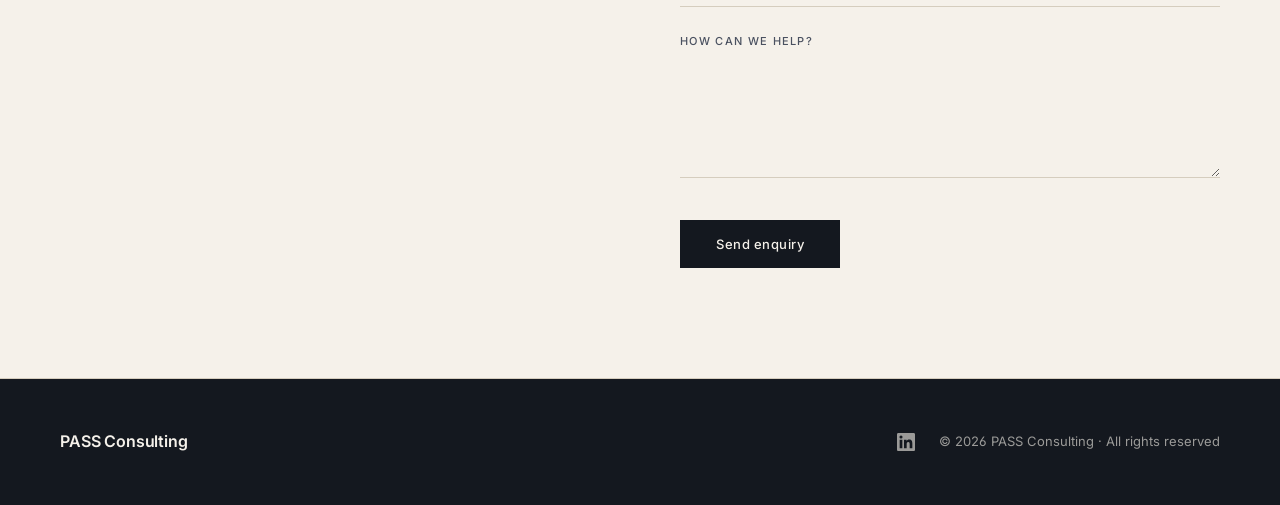
==== commit c32b3d7a: "Update index.html" ====
--- a/index.html
+++ b/index.html
@@ -132,8 +132,7 @@
             <div class="value">Tel Aviv, Stockholm</div>
           </div>
           <div>
-            <div class="label">Working languages</div>
-            <div class="value">English · Hebrew · Swedish</div>
+            
           </div>
         </div>
       </div>
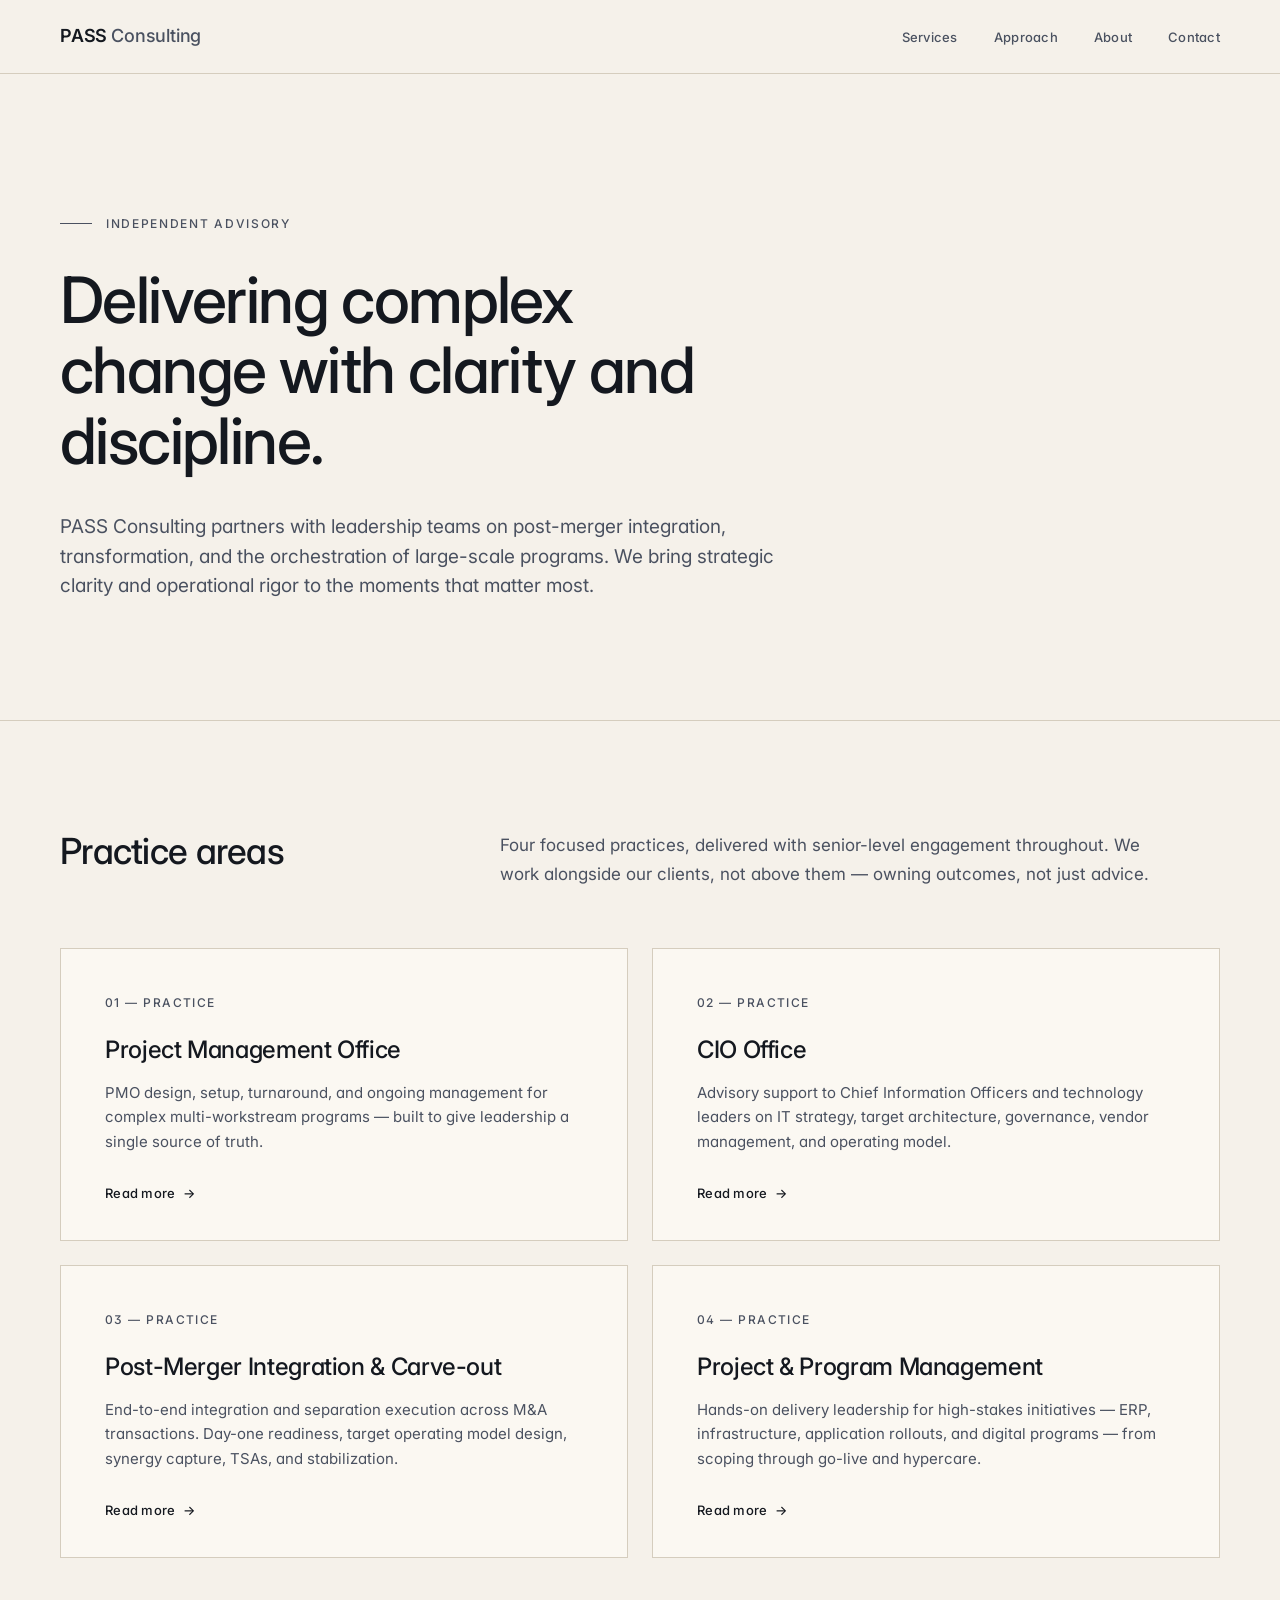
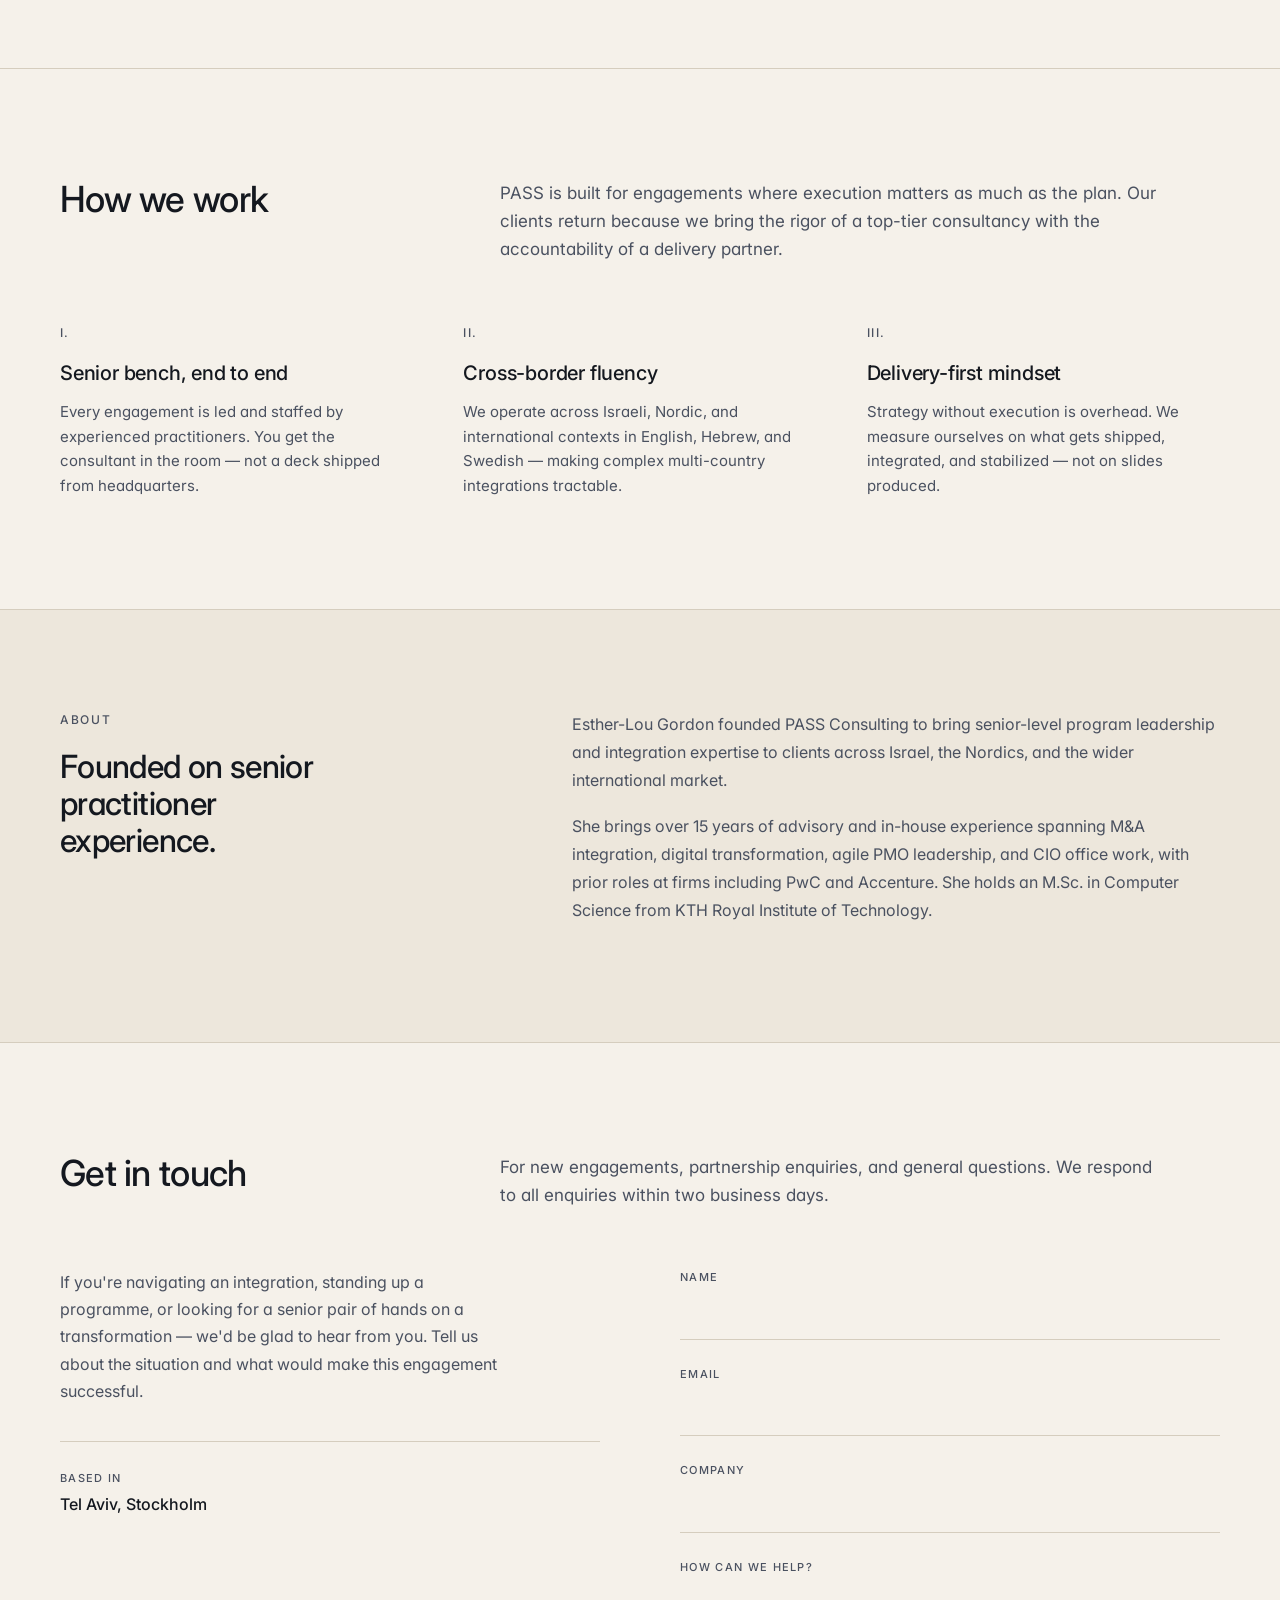
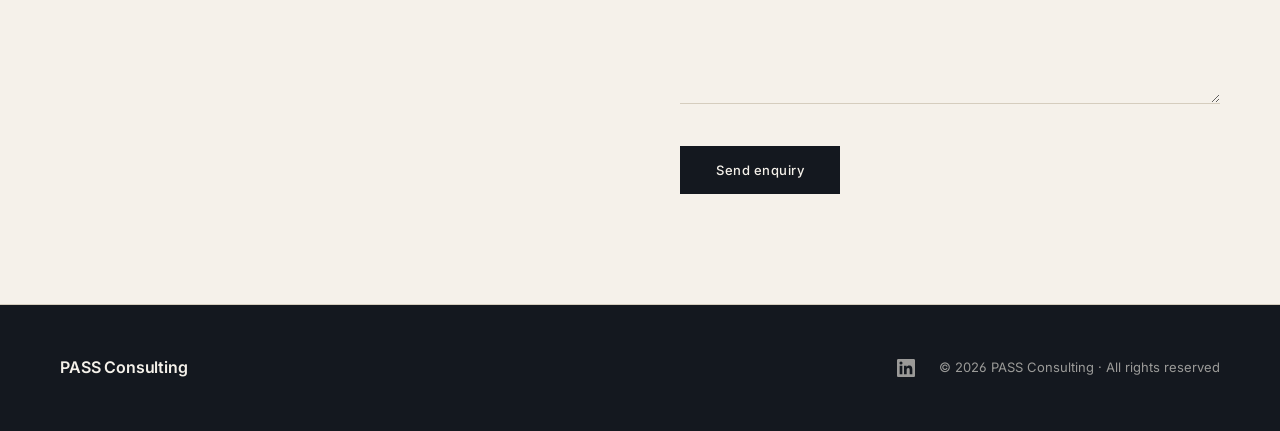
==== commit 14cba5a7: "Update index.html" ====
--- a/index.html
+++ b/index.html
@@ -108,8 +108,7 @@
       </div>
       <div>
         <p class="lead-bio">Esther-Lou Gordon founded PASS Consulting to bring senior-level program leadership and integration expertise to clients across Israel, the Nordics, and the wider international market.</p>
-        <p class="lead-bio">She brings over 15 years of advisory and in-house experience spanning M&amp;A integration, digital transformation, agile PMO leadership, and CIO office work, with prior roles at firms including PwC and Accenture. She holds an M.Sc. in Computer Science from KTH Royal Institute of Technology with exchange at MIT.</p>
-        <p class="lead-bio">Trilingual in English, Hebrew, and Swedish, she leads engagements that span jurisdictions, cultures, and operating contexts.</p>
+        <p class="lead-bio">She brings over 15 years of advisory and in-house experience spanning M&amp;A integration, digital transformation, agile PMO leadership, and CIO office work, with prior roles at firms including PwC and Accenture. She holds an M.Sc. in Computer Science from KTH Royal Institute of Technology.</p>
       </div>
     </div>
   </div>
@@ -131,9 +130,7 @@
             <div class="label">Based in</div>
             <div class="value">Tel Aviv, Stockholm</div>
           </div>
-          <div>
-            
-          </div>
+          
         </div>
       </div>
 
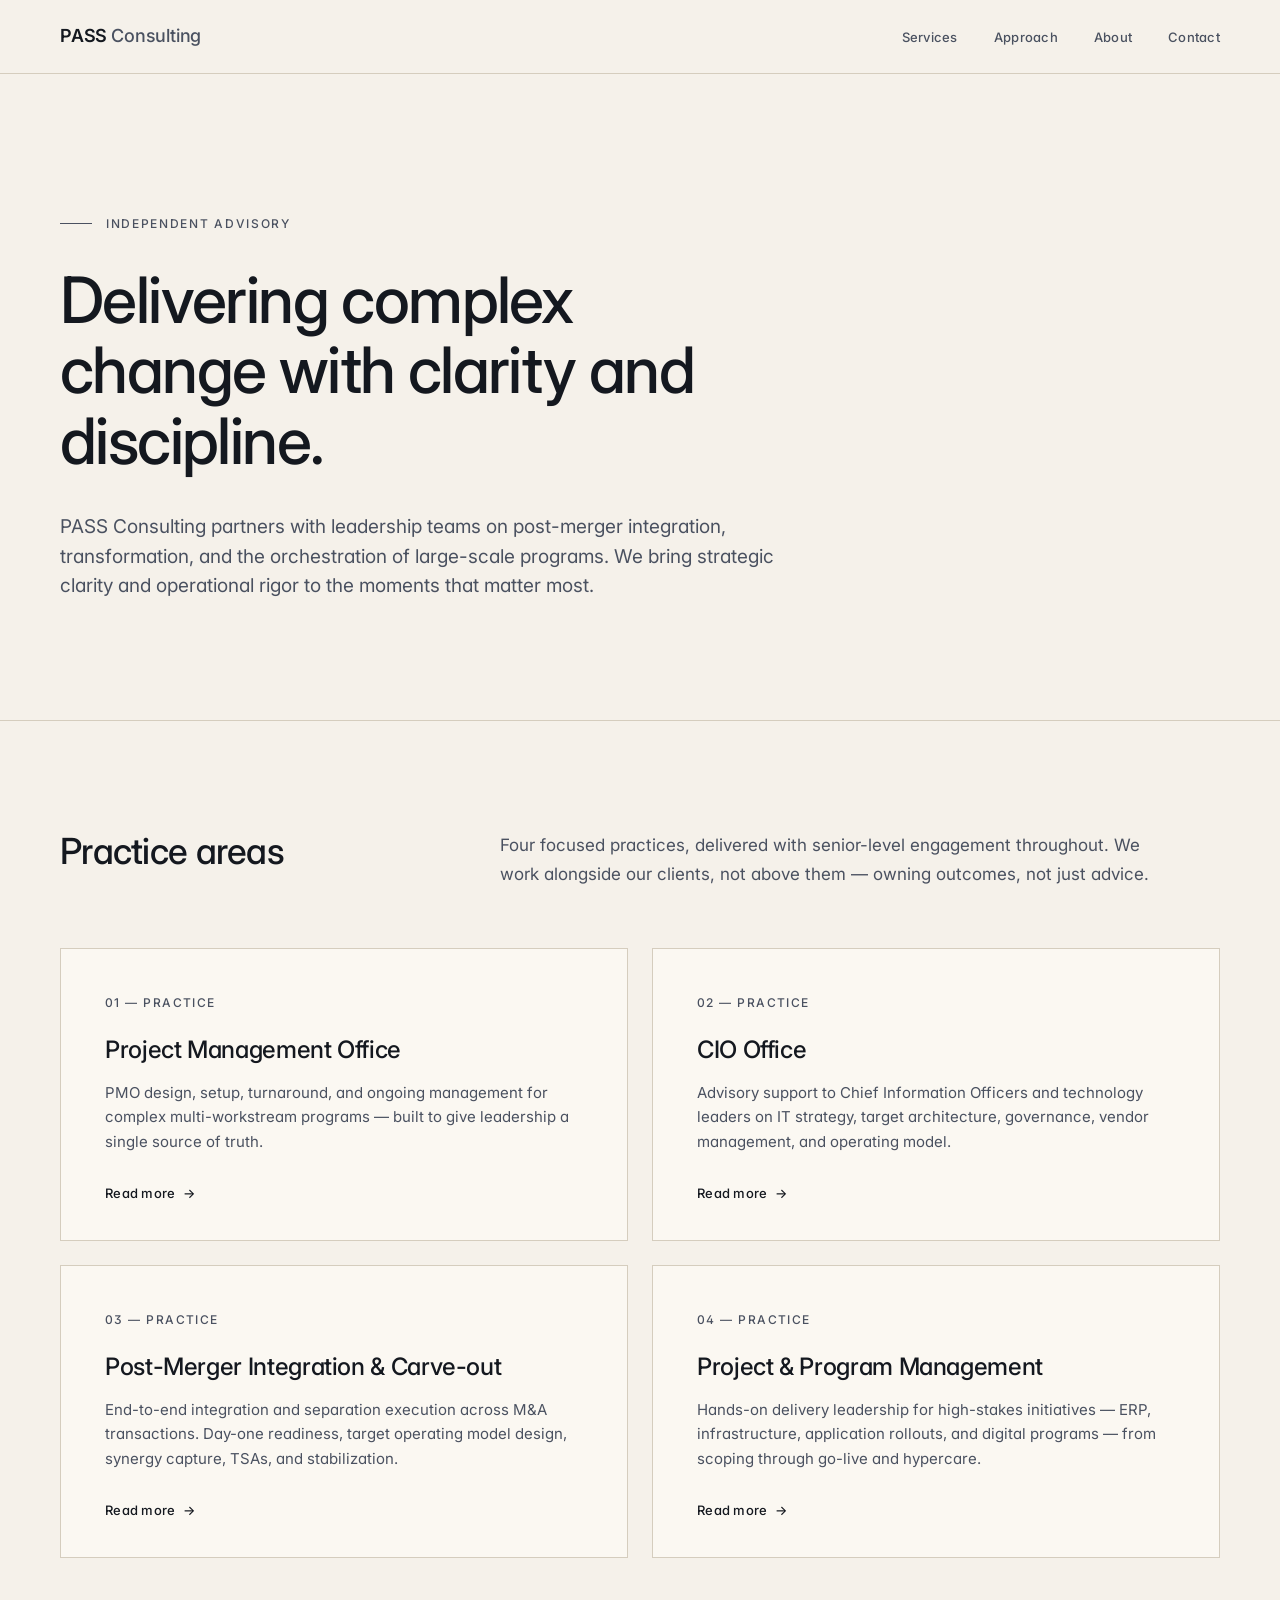
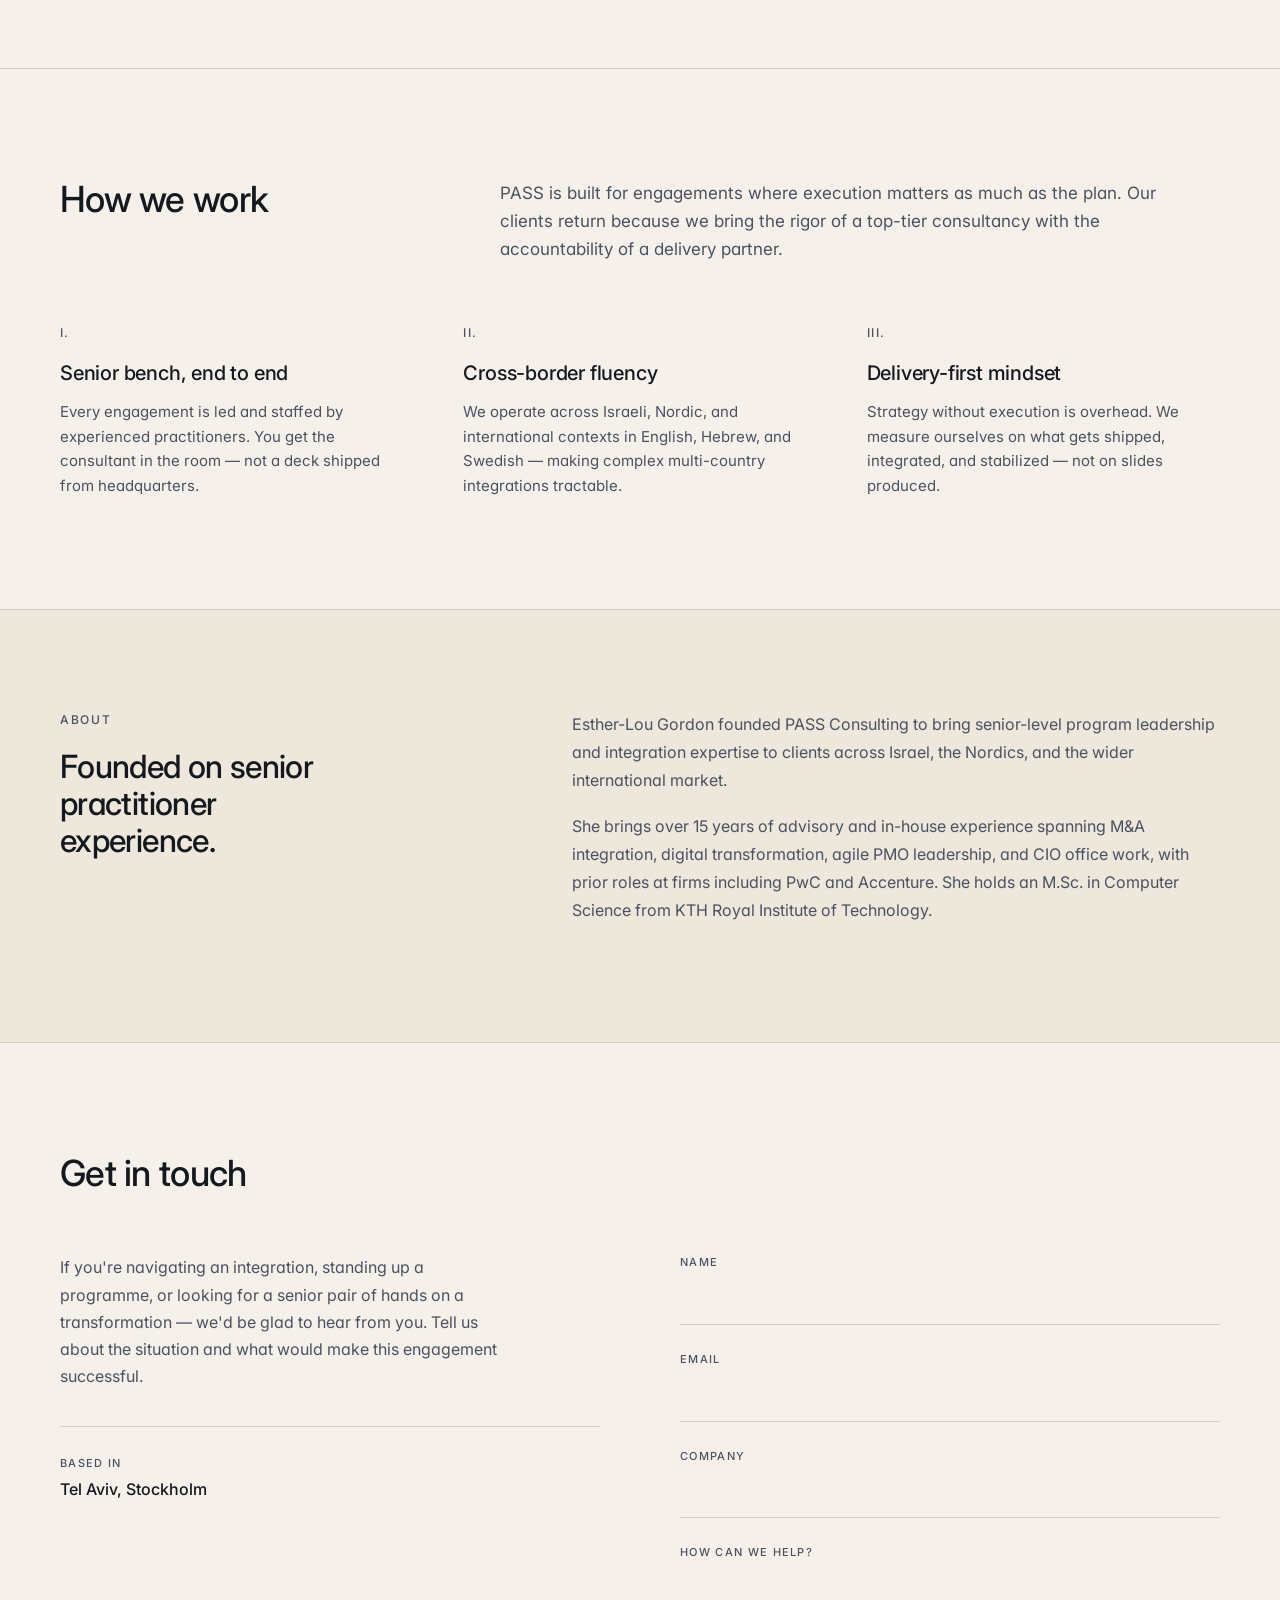
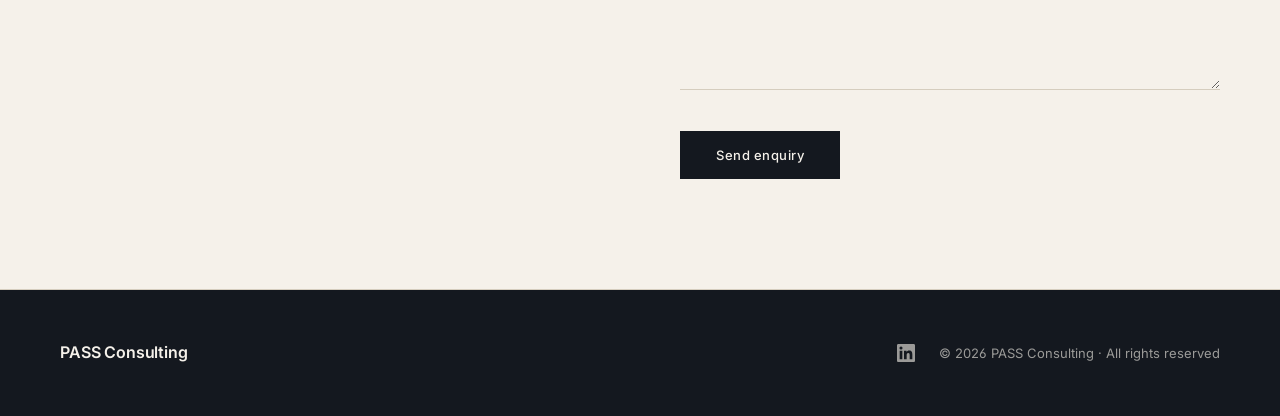
==== commit c942df29: "Update index.html" ====
--- a/index.html
+++ b/index.html
@@ -118,7 +118,6 @@
   <div class="container">
     <div class="section-head">
       <h2>Get in touch</h2>
-      <p class="intro">For new engagements, partnership enquiries, and general questions. We respond to all enquiries within two business days.</p>
     </div>
 
     <div class="contact-grid">
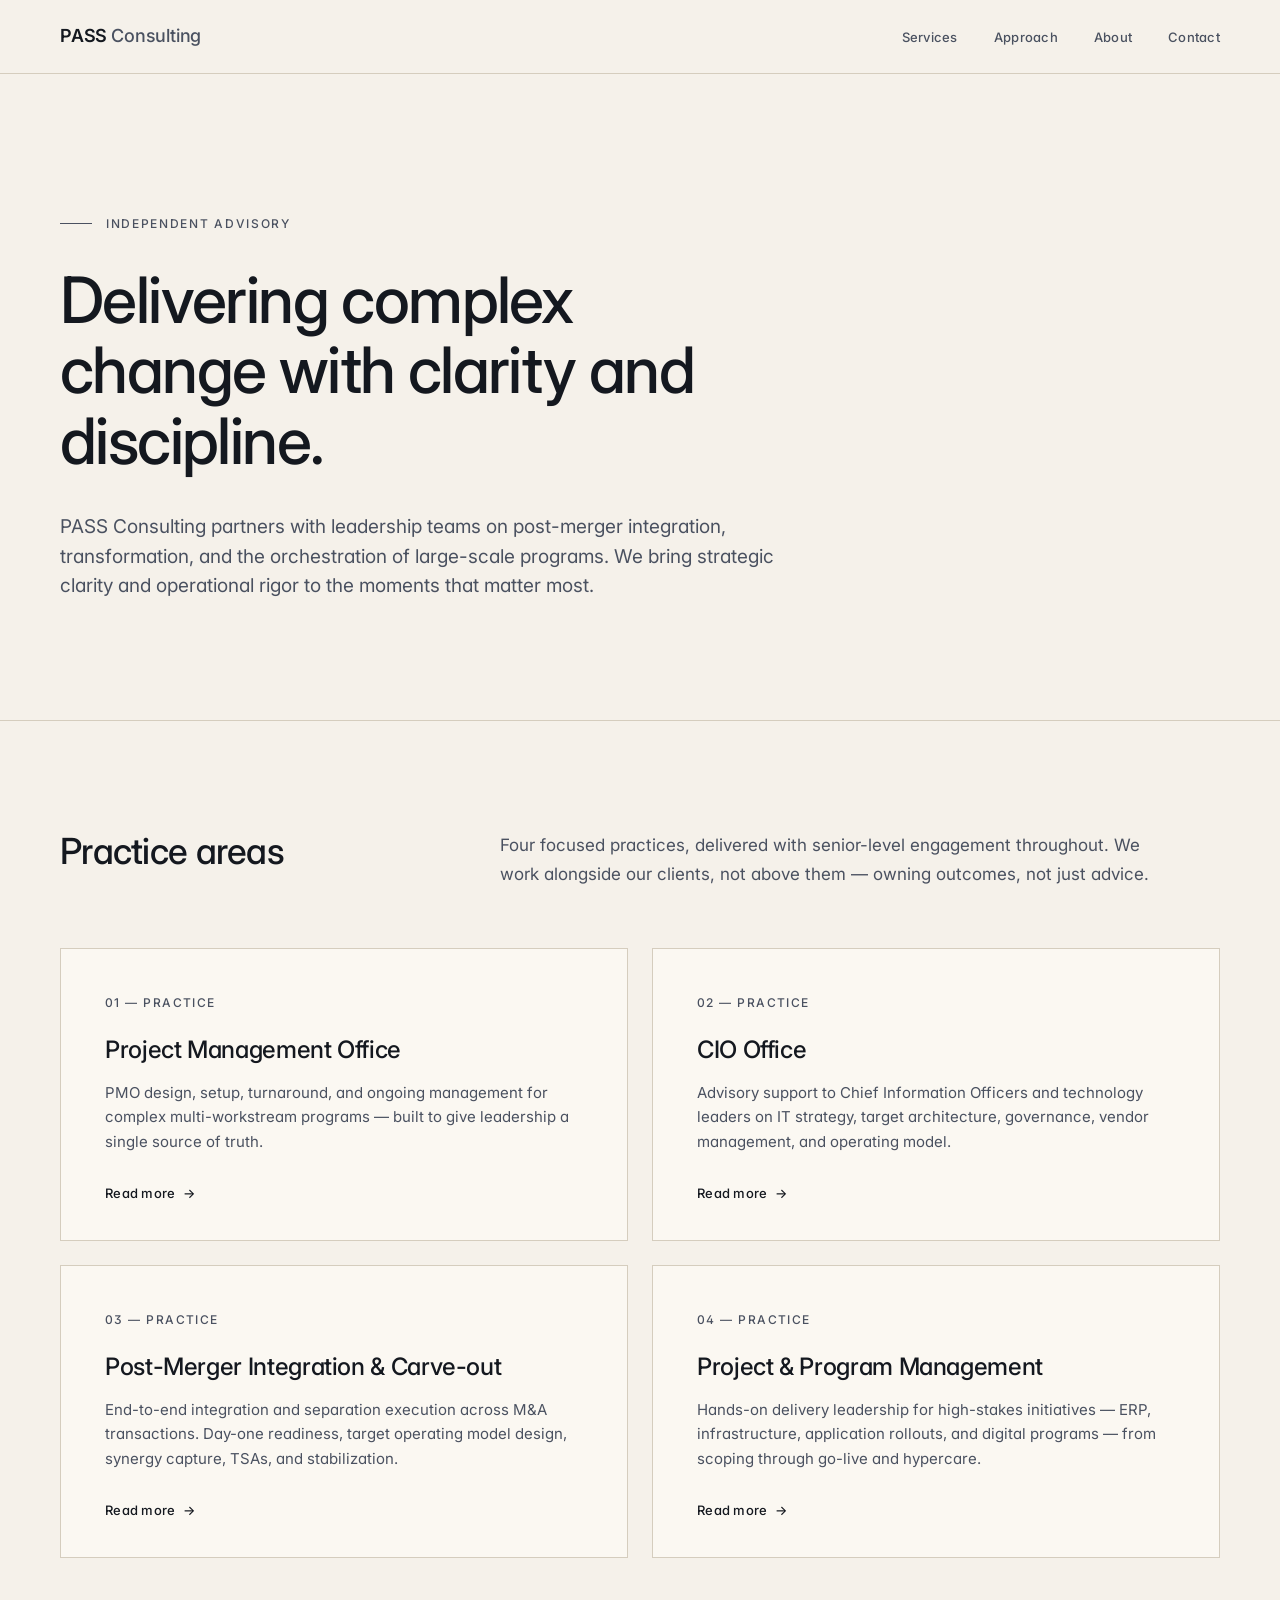
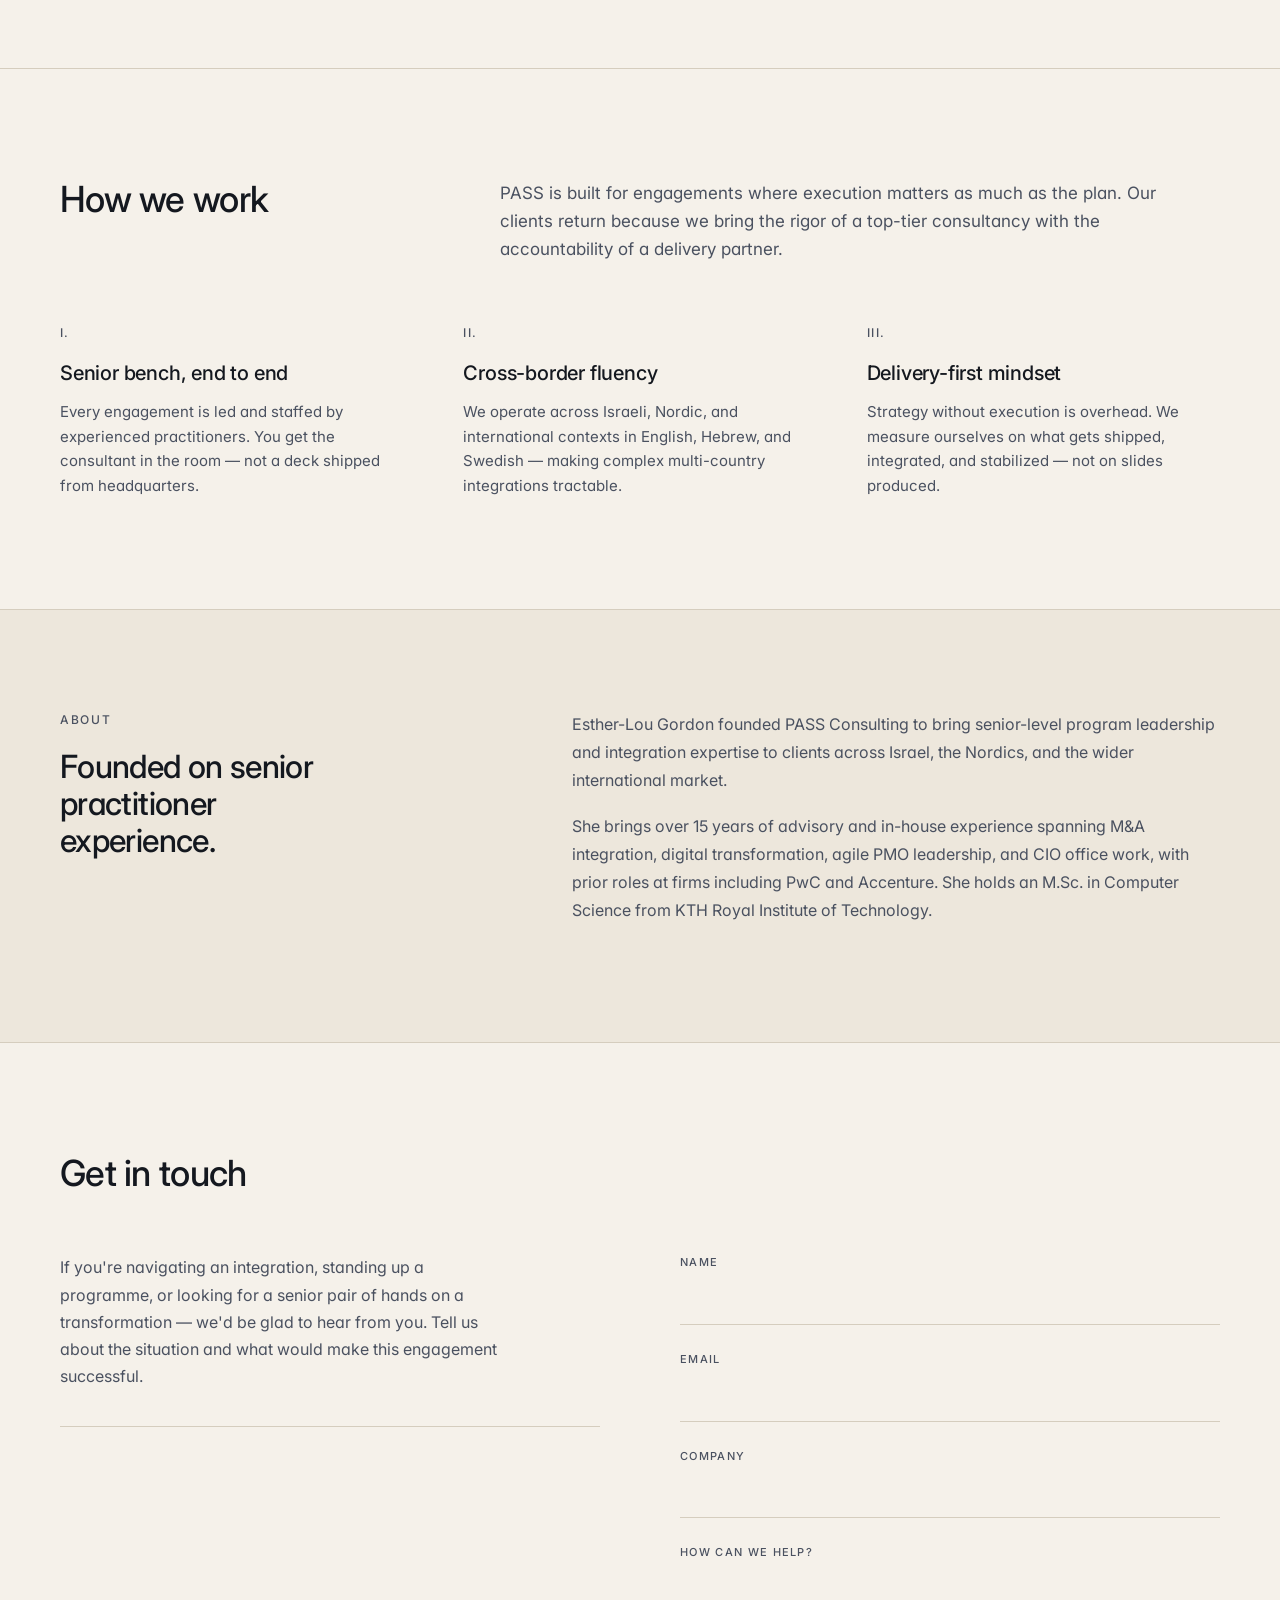
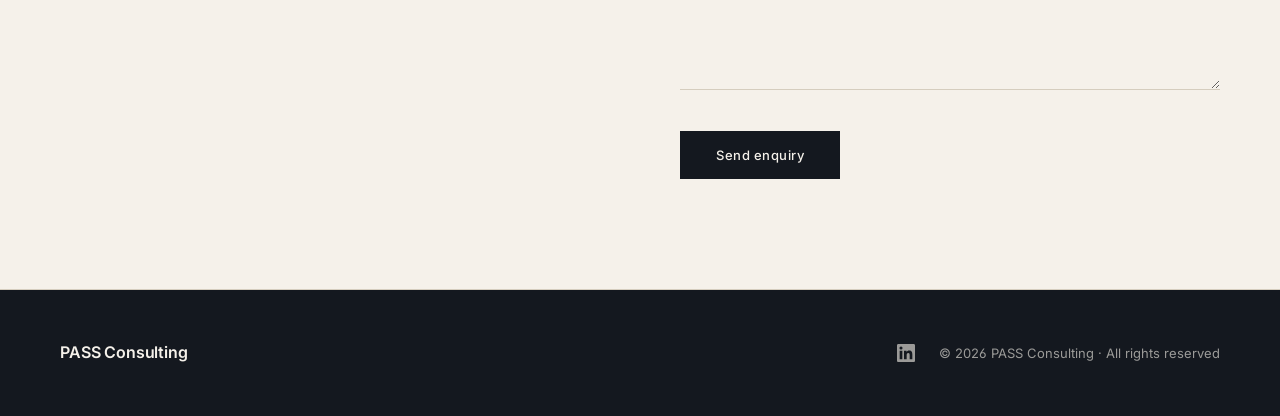
==== commit 78b07096: "Update index.html" ====
--- a/index.html
+++ b/index.html
@@ -125,10 +125,7 @@
         <p>If you're navigating an integration, standing up a programme, or looking for a senior pair of hands on a transformation — we'd be glad to hear from you. Tell us about the situation and what would make this engagement successful.</p>
 
         <div class="contact-meta">
-          <div>
-            <div class="label">Based in</div>
-            <div class="value">Tel Aviv, Stockholm</div>
-          </div>
+         
           
         </div>
       </div>
